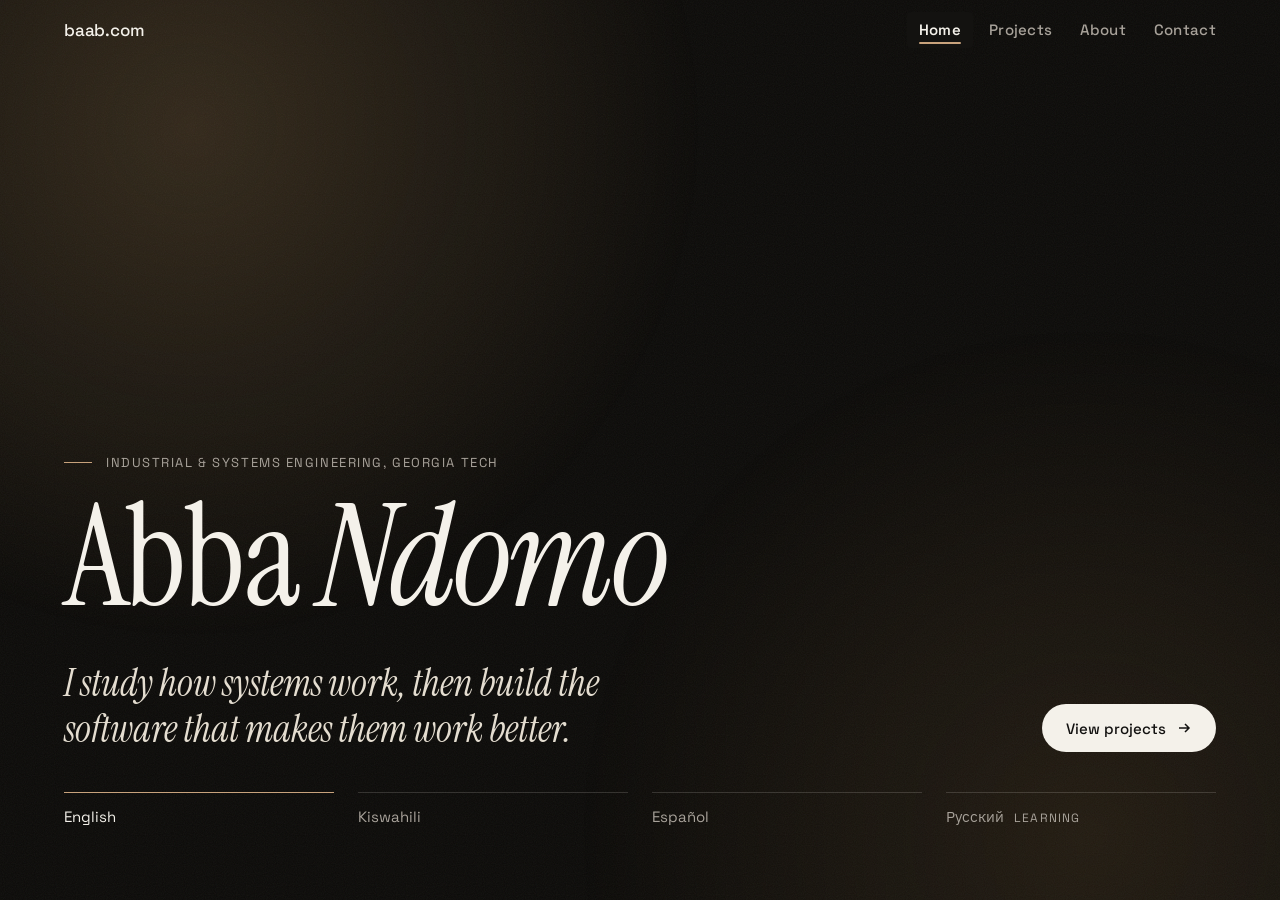
==== index.html @ fd706d6f "Make the Contact page minimal Drop the two cards, the round icon buttons and the code-styled availab" ====
<!DOCTYPE html>
<html lang="en">
<head>
<meta charset="UTF-8" />
<meta name="viewport" content="width=device-width, initial-scale=1, viewport-fit=cover" />
<title>Abba Ndomo — Data & ML Engineer</title>
<meta name="description" content="Portfolio of Abba Ndomo — Data & ML engineer at Georgia Tech (CS + ISyE '27), building PerChance and shipping production pipelines." />
<meta name="author" content="Abba Ndomo" />
<meta name="theme-color" content="#0C0B09" />
<meta property="og:title" content="Abba Ndomo — Data & ML Engineer" />
<meta property="og:description" content="Portfolio · Georgia Tech CS + ISyE '27 · building PerChance" />
<meta property="og:type" content="website" />
<meta property="og:image" content="https://andomo3.github.io/baab/headshot.jpeg" />
<meta property="og:url" content="https://andomo3.github.io/baab/" />
<link rel="canonical" href="https://andomo3.github.io/baab/" />
<meta name="twitter:card" content="summary_large_image" />
<link rel="preconnect" href="https://fonts.googleapis.com" />
<link rel="preconnect" href="https://fonts.gstatic.com" crossorigin />
<link href="https://fonts.googleapis.com/css2?family=Space+Grotesk:wght@400;500;600;700&family=JetBrains+Mono:wght@400;500;600&family=Instrument+Serif:ital@0;1&family=Cormorant+Garamond:ital,wght@1,500&family=IBM+Plex+Sans:wght@400;500&display=swap" rel="stylesheet" />
<link rel="icon" href="data:image/svg+xml,<svg xmlns='http://www.w3.org/2000/svg' viewBox='0 0 32 32'><rect width='32' height='32' rx='7' fill='%23D4A464'/></svg>" />
<link rel="stylesheet" href="stylesheets/styles.css" />
<link rel="stylesheet" href="stylesheets/enhancements.css" />
<link rel="stylesheet" href="stylesheets/mobile.css" />
<link rel="stylesheet" href="stylesheets/animations.css" />
</head>
<body>

<a class="skip-link" href="#main">Skip to content</a>

<!-- Site backdrop: warm glows and grain behind every page, pinned to the
     viewport so content scrolls over it. Decorative. -->
<div class="site-bg" aria-hidden="true"><span></span><span></span></div>

<div class="app">

  <!-- ============== TOP NAV ============== -->
  <header class="top-nav">
    <button type="button" class="nav-logo" data-nav="home">baab.com</button>
    <nav class="nav-links">
      <button type="button" class="nav-item active" data-nav="home" aria-current="page">Home</button>
      <button type="button" class="nav-item" data-nav="projects">Projects</button>
      <button type="button" class="nav-item" data-nav="about">About</button>
      <button type="button" class="nav-item" data-nav="contact">Contact</button>
    </nav>
  </header>

  <!-- ============== MAIN ============== -->
  <main class="main" id="main" tabindex="-1">

    <!-- ============== HOME ============== -->
    <section class="page active" data-page="home" data-screen-label="01 Home">

      <!-- ── HERO: polyglot ──
           The name stays put; the italic line under it cycles through four
           languages (scripts/hero.js). The strip below lists them: picking one
           shows it and stops the rotation for the rest of the visit. All four
           lines share one grid cell, so the block keeps the tallest line's
           height and the layout never jumps. -->
      <div class="hero" data-hero>
        <div class="hero__main">
          <div class="hero__intro">
            <div class="hero__eyebrow">Industrial &amp; Systems Engineering, Georgia Tech</div>
            <h1 class="hero__name">Abba <em>Ndomo</em></h1>
          </div>

          <div class="hero__row">
            <p class="hero__line">
              <span data-line lang="en" class="is-on">I study how systems work, then build the software that makes them work better.</span>
              <span data-line lang="sw">Ninachunguza jinsi mifumo inavyofanya kazi, kisha ninaunda programu zinazoiboresha.</span>
              <span data-line lang="es">Estudio cómo funcionan los sistemas y luego construyo el software que los hace funcionar mejor.</span>
              <span data-line lang="ru">Я учу русский. Пока медленно.</span>
            </p>
            <a class="hero__cta" href="#projects" data-nav="projects">View projects
              <svg width="16" height="16" viewBox="0 0 16 16" fill="none" stroke="currentColor" stroke-width="1.5" aria-hidden="true"><path d="M3 8h10M9 4l4 4-4 4"></path></svg>
            </a>
          </div>

          <div class="hero__langs" role="group" aria-label="Language">
            <button class="hero__lang" type="button" data-lang lang="en" aria-pressed="true">English</button>
            <button class="hero__lang" type="button" data-lang lang="sw" aria-pressed="false">Kiswahili</button>
            <button class="hero__lang" type="button" data-lang lang="es" aria-pressed="false">Español</button>
            <button class="hero__lang" type="button" data-lang aria-pressed="false">
              <span lang="ru">Русский</span>
              <span class="hero__lang-tag">Learning</span>
            </button>
          </div>
        </div>
      </div>

      <!-- The shell: labelled by its own title bar, not a heading.
           Hidden for now; drop the attribute to bring it back. -->
      <div class="hero-terminal-row" hidden>
        <div class="np-widget" id="terminal">
          <div class="np-widget-head">
            <div class="lights"><span></span><span></span><span></span></div>
            <div class="title">abba@portfolio — zsh</div>
            <div class="right" title="Press / to focus">/</div>
          </div>
          <div class="np-widget-body" id="term-body" aria-live="polite"></div>
          <div class="np-widget-input" id="term-input-row">
            <span class="prompt">›</span>
            <input id="term-input" type="text" autocomplete="off" autocapitalize="off" spellcheck="false" placeholder="try: play 3, shuffle, cd projects" aria-label="Terminal command" />
            <span class="hint">↵ run · ↑↓ history</span>
          </div>
        </div>
      </div>

      <!-- ── 01 WORK ── -->
      <section class="rule-section" aria-labelledby="work-h">
        <div class="rule-head">
          <div class="rule-title">
            <span class="rule-num" aria-hidden="true">01</span>
            <h2 id="work-h">Work</h2>
          </div>
          <span class="rule-meta">4 entries</span>
        </div>

        <article class="role-row">
          <div class="role-org">
            <div class="org">Altura</div>
            <div class="loc">Atlanta, GA</div>
          </div>
          <div class="role-body">
            <div class="role-title-line">ML Intern</div>
            <ul class="role-bullets">
              <li>Computer-vision pipeline that measures kitchens from listing photos, cutting measurement error from 44.5% to 18.2%.</li>
            </ul>
          </div>
          <div class="role-when">
            <div class="dates">Current</div>
            <div class="kind">Part-time</div>
          </div>
        </article>

        <article class="role-row">
          <div class="role-org">
            <div class="org">HackMIT</div>
            <div class="loc">Cambridge, MA</div>
          </div>
          <div class="role-body">
            <div class="role-title-line">Software Engineer</div>
            <ul class="role-bullets">
              <li>Built the software for a simulated smart louvre roof that shades plants zone by zone, replayed on real 2023 Florida sun and rain data.</li>
            </ul>
          </div>
          <div class="role-when">
            <div class="dates">Sep 2026</div>
            <div class="kind">Hackathon</div>
          </div>
        </article>

        <article class="role-row">
          <div class="role-org">
            <div class="org">Georgia Tech Student Fund</div>
            <div class="loc">Atlanta, GA</div>
          </div>
          <div class="role-body">
            <div class="role-title-line">Quantitative Analyst</div>
            <ul class="role-bullets">
              <li>Risk models for a $500K live fund; Monte Carlo stress tests shaped its hedging and cut portfolio VaR 15%.</li>
            </ul>
          </div>
          <div class="role-when">
            <div class="dates">Jan 2025 — May 2025</div>
            <div class="kind">$500K live fund</div>
          </div>
        </article>

        <article class="role-row">
          <div class="role-org">
            <div class="org">KPMG</div>
            <div class="loc">Mumbai, India</div>
          </div>
          <div class="role-body">
            <div class="role-title-line">Software Engineering Intern</div>
            <ul class="role-bullets">
              <li>Document classifier for 50+ auditors; cut latency from 45s to 8s at 95% precision.</li>
            </ul>
          </div>
          <div class="role-when">
            <div class="dates">Jun 2024 — Jan 2025</div>
            <div class="kind">Internship</div>
          </div>
        </article>
      </section>

      <!-- ── 02 EDUCATION ── -->
      <section class="rule-section" aria-labelledby="edu-h">
        <div class="rule-head">
          <div class="rule-title">
            <span class="rule-num" aria-hidden="true">02</span>
            <h2 id="edu-h">Education</h2>
          </div>
        </div>

        <article class="role-row">
          <div class="role-org">
            <div class="org">Georgia Tech</div>
            <div class="loc">Atlanta, GA</div>
          </div>
          <div class="role-body">
            <div class="role-title-line">B.S. Computer Science + Industrial &amp; Systems Engineering</div>
            <div class="role-sub">Operations Research track · Dean's List</div>
          </div>
          <div class="role-when">
            <div class="dates">Expected Dec 2027</div>
            <div class="kind">Undergraduate</div>
          </div>
        </article>
      </section>

      <!-- ── FOOTER ── -->
      <footer class="site-footer">
        <span class="copy">© 2026 Abba Ndomo</span>
        <nav class="footer-links" aria-label="Elsewhere">
          <a href="https://github.com/andomo3" target="_blank" rel="noopener">GitHub ↗</a>
          <a href="https://linkedin.com/in/AbbaNdomo" target="_blank" rel="noopener">LinkedIn ↗</a>
          <a href="mailto:andomo3@gatech.edu">andomo3@gatech.edu</a>
        </nav>
      </footer>

    </section>


    <!-- ============== PROJECTS ============== -->
    <section class="page" data-page="projects" data-screen-label="02 Projects">

      <div class="section">
        <div class="section-head" style="margin-top: 8px;">
          <h2>Projects</h2>
        </div>

        <div class="ide">
          <aside class="ide-side" aria-label="Projects">
            <div class="ide-children" id="file-tree"></div>
          </aside>

          <div class="ide-main">
            <div class="ide-content" id="ide-content"></div>
          </div>
        </div>
      </div>

    </section>

    <!-- ============== ABOUT ============== -->
    <section class="page" data-page="about" data-screen-label="03 About">

      <div class="section">
        <div class="section-head" style="margin-top: 8px;">
          <h2>About</h2>
        </div>

        <p class="page-lead">Lived in six countries. I like problems where the data is messy and the stakes are real.</p>

        <!-- Label | content rows, in the same shape as the home page's Work rows. -->
        <section class="info-row" aria-labelledby="about-facts">
          <h3 class="info-label" id="about-facts">Facts</h3>
          <dl class="facts">
            <div><dt>Role</dt><dd>Data &amp; ML Engineer</dd></div>
            <div><dt>School</dt><dd>Georgia Tech '27 · CS + ISyE (OR)</dd></div>
            <div><dt>Currently</dt><dd>Building PerChance · ML Intern @ Altura</dd></div>
            <div><dt>Languages</dt><dd>EN · SW · ES · RU · AZ</dd></div>
          </dl>
        </section>

        <section class="info-row" aria-labelledby="about-stack">
          <h3 class="info-label" id="about-stack">Stack <span>Recent commit volume</span></h3>
          <div class="langs" id="langs"></div>
        </section>

        <section class="info-row" aria-labelledby="about-artists">
          <h3 class="info-label" id="about-artists">Top artists <span>Spotify, all time</span></h3>
          <ol class="artist-list" id="artist-grid"></ol>
        </section>
      </div>

    </section>

    <!-- ============== CONTACT ============== -->
    <section class="page" data-page="contact" data-screen-label="04 Contact">

      <div class="section">
        <div class="section-head" style="margin-top: 8px;">
          <h2>Contact</h2>
        </div>

        <p class="page-lead">Let's work together. Open to MLE and data engineering roles.</p>

        <section class="info-row" aria-labelledby="contact-reach">
          <h3 class="info-label" id="contact-reach">Reach me</h3>
          <ul class="contact-links">
            <li><a href="mailto:andomo3@gatech.edu">andomo3@gatech.edu</a></li>
            <li><a href="https://linkedin.com/in/AbbaNdomo" target="_blank" rel="noopener">LinkedIn <span aria-hidden="true">↗</span></a></li>
            <li><a href="https://github.com/andomo3" target="_blank" rel="noopener">GitHub <span aria-hidden="true">↗</span></a></li>
            <li><a href="resume.pdf?v=20260811" target="_blank" rel="noopener">Resume <span aria-hidden="true">↗</span></a></li>
          </ul>
        </section>

        <section class="info-row" aria-labelledby="contact-availability">
          <h3 class="info-label" id="contact-availability">Availability</h3>
          <dl class="facts">
            <div><dt>Roles</dt><dd>MLE · Data engineering</dd></div>
            <div><dt>Start</dt><dd>Immediately</dd></div>
            <div><dt>Visa</dt><dd>F-1 · CPT now · STEM OPT eligible</dd></div>
            <div><dt>Location</dt><dd>Atlanta · Remote · On-site</dd></div>
            <div><dt>Timezone</dt><dd>ET, flexible ±5h</dd></div>
            <div><dt>Open to</dt><dd>Coffee chats · Cold emails</dd></div>
          </dl>
        </section>
      </div>

    </section>

  </main>

  <!-- Mobile bottom tab bar (visible on phones only) -->
  <nav class="mob-nav" id="mob-nav">
    <button class="mob-tab active" data-nav="home">
      <svg aria-hidden="true" viewBox="0 0 24 24" fill="none" stroke="currentColor" stroke-width="1.8" stroke-linecap="round" stroke-linejoin="round"><path d="M3 12L12 4l9 8"/><path d="M5 10v10h5v-6h4v6h5V10"/></svg>
      <span>Home</span>
    </button>
    <button class="mob-tab" data-nav="projects">
      <svg aria-hidden="true" viewBox="0 0 24 24" fill="none" stroke="currentColor" stroke-width="1.8" stroke-linecap="round" stroke-linejoin="round"><rect x="3" y="3" width="8" height="8" rx="1.5"/><rect x="13" y="3" width="8" height="8" rx="1.5"/><rect x="3" y="13" width="8" height="8" rx="1.5"/><rect x="13" y="13" width="8" height="8" rx="1.5"/></svg>
      <span>Projects</span>
    </button>
    <button class="mob-tab" data-nav="about">
      <svg aria-hidden="true" viewBox="0 0 24 24" fill="none" stroke="currentColor" stroke-width="1.8" stroke-linecap="round" stroke-linejoin="round"><circle cx="12" cy="8" r="4"/><path d="M4 20c0-4 3.6-7 8-7s8 3 8 7"/></svg>
      <span>About</span>
    </button>
    <button class="mob-tab" data-nav="contact">
      <svg aria-hidden="true" viewBox="0 0 24 24" fill="none" stroke="currentColor" stroke-width="1.8" stroke-linecap="round" stroke-linejoin="round"><rect x="2" y="5" width="20" height="14" rx="2"/><path d="M2 8l10 7 10-7"/></svg>
      <span>Contact</span>
    </button>
  </nav>

</div>

<script src="scripts/terminal.js"></script>
<script src="scripts/app.js"></script>
<script src="scripts/hero.js"></script>
<script src="scripts/enhancements.js"></script>
<script src="scripts/animations.js"></script>

</body>
</html>
---- stylesheets/styles.css ----
/* ============================================================
   baab.com v3 — dark editorial
   One dark field, Space Grotesk throughout, hairline rules.
   Type-forward: the name carries the page.
   ============================================================ */

:root {
  /* ---- Surfaces. The whole site is one dark field now; there are no
         light sections and no "dark islands" to contrast against. ---- */
  --bg:      #0C0B09;  /* page */
  --bg-2:    #131210;  /* raised: cards, pills, inset panels */
  --bg-3:    #1B1916;  /* hover / active fill */
  --surface: #131210;  /* alias — card fill reads as raised, not white */

  /* ---- Foreground ramp.
     The source design used #777/#555/#444/#333, which measure 4.3:1, 2.6:1,
     2.0:1 and 1.5:1 on --bg. The bottom two carried 11px uppercase labels.
     This ramp keeps that recessive feel but clears 4.5:1 down to --fg-3.
     --fg-4 is for rules, dividers and 40px+ numerals only — never body text. */
  /* Headings, labels and the accent take the hero palette's values, so the
     whole site reads in the hero's warm whites (see --hero-* below). */
  --fg:   #F4F1EA;  /* = --hero-text   — name, headings */
  --fg-2: #B4ADA2;  /* 9.1:1 — body copy */
  --fg-3: #A8A29A;  /* = --hero-muted  — labels, captions, small uppercase (7.5:1) */
  --fg-4: #6B655C;  /* 3.2:1 — non-text only */

  --accent:      #C8A27C;  /* = --hero-accent */
  --accent-dark: #B0834A;
  --good: #5CB87A;
  --grad: linear-gradient(90deg, var(--accent), var(--accent-dark));

  /* ---- Hairlines. Previously ~12 repeated rgba(255,255,255,0.07)
         literals across four files; tokenized here. ---- */
  --hairline:   rgba(255,255,255,0.07);
  --hairline-2: rgba(255,255,255,0.14);

  /* Elevation replaces section borders. A near-invisible ring keeps the edge
     crisp; the two shadows (direct + ambient) do the separating. */
  --shadow-1: 0 0 0 1px rgba(255,255,255,0.035),
              0 1px 2px rgba(0,0,0,0.45),
              0 10px 28px -10px rgba(0,0,0,0.6);

  /* Dark-island aliases — the old two-palette system collapsed into one.
     Kept so existing selectors keep resolving until each is ported. */
  --dark-bg:   var(--bg);
  --dark-bg-2: var(--bg-2);
  --dark-fg:   var(--fg);
  --dark-fg-2: var(--fg-2);
  --dark-fg-3: var(--fg-3);
  --dark-fg-4: var(--fg-4);

  /* Accent aliases for components that still reference --p1/p2/p3 */
  --p1: var(--accent);
  --p2: var(--accent);
  --p3: var(--accent-dark);
  --primary: var(--accent);

  /* Kept for glass/hairline refs in dark islands */
  --glass:       rgba(255,255,255,0.05);
  --glass-strong:rgba(255,255,255,0.08);

  /* Type */
  /* Three faces, one job each, taken from the hero:
       --display  Instrument Serif: the name and every heading (always 400;
                  the face has no bold, so never ask it for one)
       --sans     Space Grotesk: text and UI
       --mono     JetBrains Mono: only where it is code (the terminal, file
                  names and paths) */
  --sans:     'Space Grotesk', -apple-system, BlinkMacSystemFont, system-ui, sans-serif;
  --display:  'Instrument Serif', 'Times New Roman', serif;
  --mono:     'JetBrains Mono', 'SF Mono', ui-monospace, monospace;

  /* Text that sits ON the accent. White on #D4A464 is 2.2:1; the near-black
     is 9.6:1 and matches how the design draws its primary button. */
  --on-accent: #0C0B09;

  /* Radii — sharpened. The editorial direction reads harder-edged than the
     old rounded-card look; 2a draws its buttons and tags at 4px. */
  --r-xs: 3px;
  --r-sm: 4px;
  --r-md: 6px;
  --r-lg: 10px;
  --r-xl: 14px;
  --r-pill: 100px;

  /* Hero palette, from the approved hero design. Used by the hero and the
     loading screen; the rest of the site keeps the tokens above. */
  --hero-text: #F4F1EA;
  --hero-text-soft: #E4DDD0;
  --hero-muted: #A8A29A;
  --hero-accent: #C8A27C;
  --hero-rule: rgba(244, 241, 234, 0.16);
  --hero-ink: #121110; /* text on the light CTA pill */
  --hero-font-sans: 'Space Grotesk', 'IBM Plex Sans', 'Helvetica Neue', Helvetica, sans-serif;
  --hero-font-display: 'Instrument Serif', 'Times New Roman', serif;
  /* Instrument Serif has no Cyrillic: the Russian line falls through to
     Cormorant Garamond. */
  --hero-font-line: 'Instrument Serif', 'Cormorant Garamond', 'Times New Roman', serif;

  /* Layout */
  /* The page's side gutter, from the hero design. The nav, hero, home
     sections and footer all use it, so they share one left and right edge. */
  --gutter: clamp(20px, 5vw, 72px);
  /* Ultra-wide cap: past --content-max the side padding grows instead of
     the content, so everything stays a fixed width, centred. 100% resolves
     against each full-width container that uses it. */
  --content-max: 1440px;
  --page-pad: max(var(--gutter), calc((100% - var(--content-max)) / 2));
  --header-h: 60px;
  --mob-nav-h: 62px;
}

* { box-sizing: border-box; }

html, body {
  margin: 0;
  padding: 0;
  background: var(--bg);
  color: var(--fg);
  font-family: var(--sans);
  font-size: 14px;
  line-height: 1.55;
  letter-spacing: -0.005em;
  -webkit-font-smoothing: antialiased;
  text-rendering: optimizeLegibility;
}

body {
  min-height: 100vh;
  min-height: 100dvh;
  background: var(--bg);
  overflow-x: hidden;
}

/* ---------- Site backdrop ----------
   One gradient field behind every page: two warm glows on the page colour,
   pinned to the viewport so it stays put while content scrolls over it.
   The grain on top breaks up the banding dark gradients show on 8-bit
   screens. */
.site-bg {
  position: fixed;
  inset: 0;
  z-index: 0;
  overflow: hidden;
  pointer-events: none;
}
.site-bg span {
  position: absolute;
  width: 80vmax;
  height: 80vmax;
}
/* Gold, from the top-left. */
.site-bg span:nth-child(1) {
  left: -25vmax;
  top: -30vmax;
  background: radial-gradient(closest-side, rgba(212,164,100,0.20), transparent);
}
/* Dimmer bronze, from the bottom-right. */
.site-bg span:nth-child(2) {
  right: -25vmax;
  bottom: -35vmax;
  background: radial-gradient(closest-side, rgba(176,131,74,0.14), transparent);
}
.site-bg::after {
  content: '';
  position: absolute;
  inset: 0;
  opacity: 0.06;
  background-image: url("data:image/svg+xml,%3Csvg xmlns='http://www.w3.org/2000/svg' width='160' height='160'%3E%3Cfilter id='n'%3E%3CfeTurbulence type='fractalNoise' baseFrequency='0.9' numOctaves='2' stitchTiles='stitch'/%3E%3C/filter%3E%3Crect width='100%25' height='100%25' filter='url(%23n)'/%3E%3C/svg%3E");
}

::selection { background: var(--accent); color: var(--on-accent); }

a { color: inherit; text-decoration: none; }

button { font-family: inherit; }

/* ---------- Focus visibility + skip link ---------- */
:focus-visible { outline: 2px solid var(--accent-dark); outline-offset: 2px; border-radius: 2px; }
.np-widget-input input:focus-visible { outline: none; }
.np-widget-input:focus-within { border-color: var(--accent); }
.skip-link { position: absolute; left: -9999px; top: 0; z-index: 200; background: var(--dark-bg); color: var(--dark-fg); padding: 10px 16px; border-radius: var(--r-md, 8px); font: 600 13px var(--sans); }
.skip-link:focus-visible { left: 12px; top: 12px; }

/* Markov canvas removed — keep node hidden if it still exists */
#markov-canvas { display: none !important; }

/* ---------- App shell ---------- */
.app {
  position: relative;
  z-index: 1;
  display: grid;
  grid-template-columns: 1fr;
  grid-template-rows: var(--header-h) 1fr;
  grid-template-areas:
    "header"
    "main";
  height: 100vh;
  height: 100dvh; /* dvh fallback pattern — avoids iOS URL-bar clipping */
  overflow: hidden;
  /* No fill: the site backdrop sits behind the whole shell. */
  color: var(--fg);
}

/* ---------- Sidebar (hidden — replaced by top-nav) ---------- */
.sidebar { display: none !important; }

/* ---------- Top nav ---------- */
.top-nav {
  grid-area: header;
  display: flex;
  align-items: center;
  gap: 0;
  padding: 0 var(--page-pad);
  /* See-through, so the backdrop runs behind the nav too. Content never
     passes beneath it (it scrolls inside .main), so it needs no fill. */
  background: transparent;
  position: sticky;
  top: 0;
  z-index: 100;
  height: var(--header-h);
}

/* UA-style reset: these controls are now <button>s. Class-only selectors,
   placed BEFORE the component rules so their font/padding overrides still win. */
.nav-item, .nav-logo, .more {
  background: none; border: 0; font: inherit; color: inherit;
  cursor: pointer; text-align: inherit; padding: 0;
}

.nav-logo {
  font-family: var(--sans);
  font-size: 17px;
  font-weight: 500;
  color: var(--fg);
  letter-spacing: -0.01em;
  cursor: pointer;
  margin-right: 40px;
  flex-shrink: 0;
}
.nav-logo:hover { color: var(--accent-dark); }

.nav-links {
  display: flex;
  margin-left: auto;
  /* The links' 12px side padding would leave "Contact" short of the hero's
     right edge; pull the row out by that much so the text lines up. */
  margin-right: -12px;
  align-items: center;
  gap: 4px;
  flex-shrink: 0;
}
.nav-item {
  font-size: 15px;
  font-weight: 500;
  letter-spacing: 0.02em;
  color: var(--fg-3);
  padding: 6px 12px;
  border-radius: var(--r-sm);
  cursor: pointer;
  transition: color 140ms, background 140ms;
  white-space: nowrap;
  user-select: none;
}
.nav-item:hover { color: var(--fg); background: var(--bg-2); }
.nav-item.active, .nav-item[aria-current="page"] { color: var(--fg); background: var(--bg-2); font-weight: 600; }

.nav-right {
  display: flex;
  align-items: center;
  gap: 16px;
  flex-shrink: 0;
}


/* ---------- Old header (removed) ---------- */
.header { display: none !important; }

/* ---------- Main scroll area ---------- */
.main {
  grid-area: main;
  overflow-y: auto;
  padding: 0 0 60px;
  scroll-behavior: smooth;
  /* No fill, so the backdrop shows through. With a see-through nav above,
     content would be sliced off at this box's top edge, so it fades out
     over the top 24px instead. The second layer keeps the scrollbar gutter
     (where there is one) fully opaque. */
  -webkit-mask-image: linear-gradient(to bottom, transparent, #000 24px), linear-gradient(#000, #000);
          mask-image: linear-gradient(to bottom, transparent, #000 24px), linear-gradient(#000, #000);
  -webkit-mask-size: calc(100% - 20px) 100%, 20px 100%;
          mask-size: calc(100% - 20px) 100%, 20px 100%;
  -webkit-mask-position: left top, right top;
          mask-position: left top, right top;
  -webkit-mask-repeat: no-repeat;
          mask-repeat: no-repeat;
}

.page { display: none; }
.page.active { display: block; animation: fadeIn 220ms cubic-bezier(.2,.7,.2,1) both; }
.page.leaving { display: block; animation: fadeOut 160ms cubic-bezier(.4,0,.6,1) both; }
@keyframes fadeIn {
  from { opacity: 0; transform: translateY(6px); }
  to { opacity: 1; transform: none; }
}
@keyframes fadeOut {
  from { opacity: 1; transform: none; }
  to { opacity: 0; transform: translateY(-4px); }
}

.section {
  /* Same side gutter as the nav and the home page. */
  padding: 32px var(--page-pad);
}

.section-head {
  display: flex;
  align-items: baseline;
  justify-content: space-between;
  gap: 16px;
  margin: 32px 0 18px;
}
.section-head h2 {
  font-size: clamp(36px, 4vw, 56px);
  font-weight: 400;
  font-family: var(--display);
  line-height: 1;
  letter-spacing: -0.02em;
  margin: 0;
  color: var(--fg);
}
.section-head .sub { color: var(--fg-3); font-size: 13px; }
.section-head .more {
  color: var(--p3);
  font-size: 13px;
  font-weight: 500;
  cursor: pointer;
}

/* ============================================================
   HERO — "Polyglot"
   Ported from the approved reference build (polyglot-hero.html). Colours,
   type sizes and spacing are the design's own and are kept as given; its
   palette is the --hero-* tokens in :root. The background is the site's backdrop (.site-bg); the nav is
   the site's top nav.
   ============================================================ */
.hero {
  /* Fills the first screen below the nav. */
  min-height: calc(100vh - var(--header-h));
  min-height: calc(100dvh - var(--header-h));
  display: flex;
  flex-direction: column;
  padding: 0 var(--page-pad);
  color: var(--hero-text);
  font-family: var(--hero-font-sans);
  /* The design was built on browser defaults, not the site's 14px / 1.55. */
  font-size: 16px;
  line-height: normal;
  letter-spacing: normal;
}

/* Body: anchored to the bottom of the screen */
.hero__main {
  flex-grow: 1;
  display: flex;
  flex-direction: column;
  justify-content: flex-end;
  gap: 40px;
  padding: 96px 0 56px;
}
.hero__intro { display: flex; flex-direction: column; gap: 24px; }
.hero__eyebrow {
  display: flex;
  align-items: center;
  gap: 14px;
  font-size: 13px;
  letter-spacing: 0.12em;
  text-transform: uppercase;
  color: var(--hero-muted);
}
.hero__eyebrow::before { content: ""; flex: none; width: 28px; height: 1px; background: var(--hero-accent); }
.hero__name {
  margin: 0;
  font-family: var(--hero-font-display);
  font-weight: 400;
  font-size: clamp(64px, 11vw, 160px);
  line-height: 0.9;
  letter-spacing: -0.02em;
}
.hero__name em { font-style: italic; }

.hero__row {
  display: flex;
  flex-wrap: wrap;
  align-items: flex-end;
  justify-content: space-between;
  gap: 32px 64px;
}

/* The translating line: all four share one grid cell */
.hero__line {
  margin: 0;
  flex: 1 1 420px;
  max-width: 860px;
  display: grid;
  font-family: var(--hero-font-line);
  font-style: italic;
  font-size: clamp(24px, 3vw, 44px);
  line-height: 1.18;
  color: var(--hero-text-soft);
  text-wrap: balance;
}
.hero__line > span {
  grid-area: 1 / 1;
  opacity: 0;
  visibility: hidden;
  transition: opacity 0.6s ease, visibility 0.6s;
}
.hero__line > span.is-on { opacity: 1; visibility: visible; }
.hero__line > span[lang="ru"] { font-weight: 500; font-size: 1.08em; }

.hero__cta {
  display: inline-flex;
  align-items: center;
  gap: 10px;
  height: 48px;
  padding: 0 24px;
  border-radius: 999px;
  background: var(--hero-text);
  color: var(--hero-ink);
  font-size: 15px;
  font-weight: 500;
}
.hero__cta:hover { color: var(--hero-ink); }

/* Language strip */
.hero__langs { display: flex; flex-wrap: wrap; gap: 0 24px; }
.hero__lang {
  flex: 1 1 140px;
  min-height: 52px;
  display: flex;
  align-items: baseline;
  gap: 10px;
  padding: 14px 0 0;
  background: none;
  border: 0;
  border-top: 1px solid var(--hero-rule);
  border-radius: 0;
  color: var(--hero-muted);
  font: inherit;
  font-size: 15px;
  text-align: left;
  cursor: pointer;
  transition: color 0.3s ease, border-color 0.3s ease;
}
.hero__lang:hover { color: var(--hero-text); }
.hero__lang[aria-pressed="true"] { color: var(--hero-text); border-top-color: var(--hero-accent); }
.hero__lang:focus-visible { outline: 1px solid var(--hero-accent); outline-offset: 4px; }
.hero__lang-tag { font-size: 12px; letter-spacing: 0.1em; text-transform: uppercase; color: var(--hero-muted); }

/* ---------- Numbered rule sections (01 Work, 02 Education) ---------- */
.rule-section {
  display: block;
  margin: 128px 0 0;
  padding: 0 var(--page-pad);
}
.rule-head {
  display: flex;
  align-items: baseline;
  justify-content: space-between;
  gap: 20px;
  padding: 0 0 8px;
}
.rule-title { display: flex; align-items: baseline; gap: 20px; }
/* The numerals are a real sequence — Work precedes Education on the page and
   in time — so they carry order, not decoration. */
.rule-num {
  font-size: 13px;
  color: var(--accent);
  letter-spacing: 0.12em;
  font-variant-numeric: tabular-nums;
}
.rule-head h2 {
  font-family: var(--display);
  font-size: clamp(36px, 4vw, 56px);
  font-weight: 400;
  line-height: 1;
  color: var(--fg);
  letter-spacing: -0.02em;
  margin: 0;
}
.rule-meta { font-size: 13px; color: var(--fg-3); white-space: nowrap; }

/* ---------- Role rows ---------- */
.role-row {
  display: grid;
  grid-template-columns: 200px minmax(0,1fr) 240px;
  gap: 32px;
  align-items: start;
  padding: 36px 0;
}
/* Rows speak the hero's language: the org is an eyebrow (13px, tracked
   caps, no bold), the role is set in the display serif, and body and meta
   text use the hero strip's 15-16px. */
.role-org .org {
  font-size: 13px;
  font-weight: 500;
  color: var(--fg);
  letter-spacing: 0.12em;
  text-transform: uppercase;
  line-height: 1.4;
}
.role-org .loc { font-size: 13px; color: var(--fg-3); margin-top: 6px; }

.role-title-line {
  font-family: var(--display);
  font-size: clamp(26px, 2.4vw, 34px);
  font-weight: 400;
  line-height: 1.1;
  color: var(--fg);
  letter-spacing: -0.01em;
  margin-bottom: 6px;
}
.role-sub { font-size: 15px; color: var(--fg-3); margin-bottom: 12px; }

.role-bullets { list-style: none; margin: 12px 0 0; padding: 0; display: flex; flex-direction: column; gap: 10px; }
.role-bullets li {
  position: relative;
  padding-left: 16px;
  font-size: 16px;
  line-height: 1.6;
  color: var(--fg-2);
  text-wrap: pretty;
}
.role-bullets li::before {
  content: '';
  position: absolute;
  left: 0;
  top: 0.62em;
  width: 4px;
  height: 4px;
  border-radius: 50%;
  background: var(--accent);
}
/* The sections now run as wide as the hero; cap the text column at the
   width it had before so lines stay a comfortable length on wide screens. */
.role-body { max-width: 680px; }
.role-body .stack { display: flex; gap: 8px; flex-wrap: wrap; margin-top: 20px; }

.role-when { text-align: right; }
.role-when .dates { font-size: 15px; color: var(--fg-2); font-variant-numeric: tabular-nums; }
.role-when .kind {
  font-size: 12px;
  color: var(--fg-3);
  margin-top: 6px;
  letter-spacing: 0.1em;
  text-transform: uppercase;
}

/* ---------- Footer ---------- */
.site-footer {
  margin: 128px 0 0;
  padding: 36px var(--page-pad) 56px;
  display: flex;
  align-items: center;
  justify-content: space-between;
  gap: 24px;
  flex-wrap: wrap;
}
.site-footer .copy { font-size: 13px; color: var(--fg-3); }
.footer-links { display: flex; gap: 32px; flex-wrap: wrap; }
.footer-links a { font-size: 13px; color: var(--fg-3); transition: color 140ms; }
.footer-links a:hover { color: var(--accent); }


/* ---------- Now-playing terminal widget (refined) ---------- */
.np-widget {
  border-radius: var(--r-md);
  background: var(--bg-2);
  box-shadow: var(--shadow-1);
  overflow: hidden;
}
.np-widget-head {
  display: flex;
  align-items: center;
  gap: 10px;
  padding: 12px 16px;
  border-bottom: 1px solid rgba(255,255,255,0.08);
  font-size: 12px;
  color: var(--dark-fg-3);
}
.np-widget-head .lights { display: flex; gap: 6px; }
.np-widget-head .lights span {
  width: 11px; height: 11px;
  border-radius: 50%;
}
.np-widget-head .lights span:nth-child(1) { background: #ff5f57; }
.np-widget-head .lights span:nth-child(2) { background: #febc2e; }
.np-widget-head .lights span:nth-child(3) { background: #28c840; }
.np-widget-head .title { font-weight: 500; color: var(--dark-fg-2); }
.np-widget-head .right { margin-left: auto; font-family: var(--mono); font-size: 11px; color: var(--dark-fg-4); }

.np-widget-body {
  font-family: var(--mono);
  font-size: 13px;
  padding: 16px 20px;
  min-height: 280px;
  max-height: 320px;
  overflow-y: auto;
  overflow-x: hidden;
  color: var(--dark-fg-2);
}
.np-widget-body .line {
  white-space: pre-wrap;
  word-break: break-word;
  overflow-wrap: break-word;
}
.np-widget-body .line + .line { margin-top: 3px; }
.np-widget-body .prompt { color: var(--accent); font-weight: 500; }
.np-widget-body .cmd { color: var(--dark-fg); }
.np-widget-body .out { color: var(--dark-fg-2); }
.np-widget-body .dim { color: var(--dark-fg-4); }
.np-widget-body .ok { color: #4CAF50; }
.np-widget-body .err { color: oklch(0.7 0.18 25); }
.np-widget-body .accent { color: var(--accent); }
.np-widget-body .cyan { color: var(--accent-dark); }

.np-widget-input {
  display: flex;
  align-items: center;
  gap: 8px;
  padding: 10px 16px;
  border-top: 1px solid rgba(255,255,255,0.08);
  font-family: var(--mono);
  font-size: 13px;
}
.np-widget-input .prompt { color: var(--accent); }
.np-widget-input input {
  flex: 1;
  background: transparent;
  border: none;
  outline: none;
  font-family: var(--mono);
  font-size: 13px;
  color: var(--dark-fg);
  caret-color: var(--accent);
}
.np-widget-input .hint {
  font-family: var(--sans);
  font-size: 11px;
  color: var(--dark-fg-4);
}

/* terminal now-playing card */
.np {
  display: flex;
  align-items: center;
  gap: 10px;
  padding: 5px 0;
  white-space: normal;
}
.np .icon {
  flex: 0 0 auto;
  display: flex;
  align-items: center;
  color: var(--good);
  width: 14px;
}
.np .time {
  margin-left: auto;
  flex: 0 0 auto;
  color: var(--fg-4);
  font-size: 11.5px;
  font-variant-numeric: tabular-nums;
}

/* now-playing line */
.np-track {
  display: grid;
  grid-template-columns: 14px 1fr auto;
  gap: 10px;
  align-items: center;
  padding: 4px 0;
}
.np-track .icon { color: var(--good); }
.np-track .title { color: var(--fg); }
.np-track .artist { color: var(--fg-3); }
.np-track .time { color: var(--fg-4); font-size: 11.5px; font-variant-numeric: tabular-nums; }

.eq {
  display: inline-flex;
  gap: 2px;
  align-items: end;
  height: 11px;
}
.eq span {
  display: inline-block;
  width: 2px;
  background: currentColor;
  border-radius: 1px;
  animation: eq 0.9s ease-in-out infinite;
}
.eq span:nth-child(1) { animation-delay: -0.2s; height: 60%; }
.eq span:nth-child(2) { animation-delay: -0.5s; height: 100%; }
.eq span:nth-child(3) { animation-delay: -0.8s; height: 40%; }
.eq span:nth-child(4) { animation-delay: -0.3s; height: 80%; }
@keyframes eq {
  0%, 100% { transform: scaleY(calc(0.4 * var(--eq-amp, 1))); }
  50%      { transform: scaleY(calc(1   * var(--eq-amp, 1))); }
}

/* ---------- Hero terminal row ----------
   Sits below the hero (hidden for now). */
.hero-terminal-row {
  max-width: 1100px;
  margin: 34px auto 0;
}
.hero-terminal-row .np-widget-body { min-height: 132px; }

/* Accent-tinted, per the design. --accent-dark on a dark field was 3.4:1;
   the accent itself reads at 8.1:1 against its own 8%-alpha bed. */
.tag {
  font-size: 11px;
  padding: 4px 10px;
  border-radius: var(--r-sm);
  background: rgba(212, 164, 100, 0.08);
  color: var(--accent);
  font-weight: 400;
  border: 1px solid rgba(212, 164, 100, 0.18);
  white-space: nowrap;
}

/* ---------- Projects: a plain list beside the open project ----------
   No window chrome: the list and the project sit straight on the backdrop,
   separated by space. */
.ide {
  display: grid;
  grid-template-columns: 220px minmax(0, 1fr);
  gap: 64px;
  margin-top: 8px;
}
.ide-side { font-size: 13px; }
.ide-item {
  /* UA reset: list rows are <button>s */
  width: 100%;
  min-height: 36px;
  background: none;
  border: 0;
  text-align: left;
  line-height: inherit;
  letter-spacing: inherit;
  padding: 6px 0;
  color: var(--fg-3);
  cursor: pointer;
  display: flex;
  align-items: center;
  gap: 10px;
  white-space: nowrap;
  overflow: hidden;
  text-overflow: ellipsis;
  font-family: var(--mono); /* file names */
  font-size: 13px;
  transition: color 140ms;
}
.ide-item:hover { color: var(--fg); }
.ide-item.active { color: var(--fg); }
.ide-item .glyph { color: transparent; transition: color 140ms; }
.ide-item.active .glyph { color: var(--accent); }

.ide-main { min-width: 0; }
.ide-content { overflow-wrap: break-word; word-break: break-word; }
.project-detail p { overflow-wrap: break-word; }

.project-detail h2 {
  font-family: var(--display);
  font-size: 44px;
  font-weight: 400;
  line-height: 1.05;
  letter-spacing: -0.02em;
  margin: 0 0 6px;
}
.project-detail .sub { color: var(--fg-3); margin-bottom: 22px; font-size: 14.5px; }

.project-detail p { color: var(--fg-2); }

.proj-nav {
  display: flex;
  justify-content: space-between;
  align-items: center;
  margin-top: 48px;
  gap: 12px;
}
.proj-nav-btn {
  background: none;
  border: 0;
  color: var(--fg-3);
  font-family: var(--sans);
  font-size: 13px;
  font-weight: 500;
  min-height: 36px;
  padding: 0;
  cursor: pointer;
  transition: color 140ms;
  white-space: nowrap;
  overflow: hidden;
  text-overflow: ellipsis;
  max-width: 45%;
}
.proj-nav-btn:hover { color: var(--fg); }
.project-detail h3 {
  margin-top: 28px;
  font-size: 12.5px;
  font-weight: 600;
  letter-spacing: 0.1em;
  text-transform: uppercase;
  color: var(--fg-3);
}

/* ---------- Project actions row ---------- */
.proj-actions {
  display: flex;
  align-items: baseline;
  justify-content: space-between;
  flex-wrap: wrap;
  gap: 12px 32px;
  margin-bottom: 40px;
}
/* The stack as one quiet line of text rather than a row of chips. */
.stack-line { margin: 0; font-size: 13px; color: var(--fg-3); }
.proj-links { display: flex; gap: 24px; flex-shrink: 0; }
.proj-link {
  display: inline-flex;
  align-items: center;
  gap: 6px;
  min-height: 32px;
  color: var(--fg-2);
  font-size: 13px;
  font-weight: 500;
  text-decoration: underline;
  text-decoration-color: var(--hairline-2);
  text-underline-offset: 6px;
  transition: color 140ms, text-decoration-color 140ms;
  white-space: nowrap;
}
.proj-link:hover { color: var(--fg); text-decoration-color: var(--accent); }

/* ---------- STAR breakdown ---------- */
.star-grid {
  display: grid;
  grid-template-columns: 1fr 1fr;
  gap: 32px 48px;
  max-width: 880px;
}
.star-label {
  font-size: 11px;
  font-weight: 500;
  letter-spacing: 0.12em;
  text-transform: uppercase;
  color: var(--fg-3);
  margin-bottom: 10px;
}
.star-item p {
  font-size: 14.5px;
  line-height: 1.65;
  color: var(--fg-2);
  margin: 0;
}

/* ---------- About & Contact ----------
   No cards: a lead line like the hero's, then label | content rows in the
   same shape as the home page's Work rows. */
.page-lead {
  margin: 8px 0 24px;
  max-width: 860px;
  font-family: var(--display);
  font-style: italic;
  font-size: clamp(24px, 3vw, 40px);
  line-height: 1.18;
  color: var(--hero-text-soft);
  text-wrap: balance;
}
.info-row {
  display: grid;
  grid-template-columns: 200px minmax(0, 1fr);
  gap: 32px;
  align-items: start;
  padding: 36px 0;
}
.info-row > :last-child { max-width: 680px; }
.info-label {
  margin: 0;
  font-family: var(--sans);
  font-size: 13px;
  font-weight: 500;
  letter-spacing: 0.12em;
  text-transform: uppercase;
  color: var(--fg);
  line-height: 1.4;
}
.info-label span {
  display: block;
  margin-top: 6px;
  font-weight: 400;
  letter-spacing: normal;
  text-transform: none;
  color: var(--fg-3);
}

.facts { margin: 0; display: grid; gap: 14px; }
.facts > div { display: grid; grid-template-columns: 140px minmax(0, 1fr); gap: 16px; align-items: baseline; }
.facts dt { font-size: 13px; color: var(--fg-3); }
.facts dd { margin: 0; font-size: 16px; color: var(--fg); }

.langs { display: grid; gap: 14px; }
.langs .row {
  display: grid;
  grid-template-columns: 120px minmax(0, 1fr) 48px;
  align-items: center;
  gap: 16px;
  font-size: 15px;
  color: var(--fg-2);
}
.langs .bar { height: 2px; background: var(--hairline-2); }
.langs .bar > span { display: block; height: 100%; background: var(--accent); }
.langs .pct { text-align: right; color: var(--fg-3); font-variant-numeric: tabular-nums; font-size: 13px; }

.artist-list {
  margin: 0;
  padding: 0;
  list-style: none;
  counter-reset: artist;
  display: grid;
  grid-template-columns: repeat(3, minmax(0, 1fr));
  gap: 12px 32px;
}
.artist-list li {
  counter-increment: artist;
  font-size: 16px;
  color: var(--fg-2);
  min-width: 0;
  overflow-wrap: anywhere;
}
.artist-list li::before {
  content: counter(artist, decimal-leading-zero);
  margin-right: 12px;
  font-size: 13px;
  color: var(--fg-3);
  font-variant-numeric: tabular-nums;
}

/* Contact links: one per line, underlined text like the project links. */
.contact-links { margin: 0; padding: 0; list-style: none; display: grid; gap: 10px; }
.contact-links a {
  display: inline-flex;
  align-items: center;
  gap: 8px;
  min-height: 32px;
  font-size: 18px;
  color: var(--fg);
  text-decoration: underline;
  text-decoration-color: var(--hairline-2);
  text-underline-offset: 6px;
  transition: text-decoration-color 140ms;
}
.contact-links a:hover { text-decoration-color: var(--accent); }
.contact-links span { color: var(--fg-3); }
---- stylesheets/enhancements.css ----
/* ====================================================================
   NOW-PLAYING ENHANCEMENTS
   - Reactive EQ (scroll velocity drives amplitude + speed)
   - Liner notes panel (opened by the `liner` CLI command)
   - Setlists (pill row + terminal cmd)
   ==================================================================== */

/* ---------- Reactive EQ ----------
   --eq-amp drives scaleY in the @keyframes; --eq-speed drives duration.
   When scroll is hot, bars get tall and fast. When idle, low and slow. */
.eq {
  --eq-amp: 0.55;
  --eq-speed: 1.4s;
}
.eq span { animation-duration: var(--eq-speed) !important; }

/* ====================================================================
   LINER NOTES PANEL  (opened by the `liner` command)
   ==================================================================== */
.liner-panel {
  position: fixed;
  left: 16px;
  right: 16px;
  /* Was 96px to clear the player bar. With the bar gone it sits on the
     viewport edge like any other floating panel. */
  bottom: 24px;
  max-width: 720px;
  margin: 0 auto;
  /* Was rgba(18,18,24,.96) — a cool grey that read blue against the warm
     near-black field. Matched to the raised-surface token instead. */
  background: color-mix(in srgb, var(--bg-2) 96%, transparent);
  backdrop-filter: blur(24px) saturate(140%);
  -webkit-backdrop-filter: blur(24px) saturate(140%);
  border: 1px solid var(--hairline);
  border-radius: var(--r-md);
  box-shadow: 0 20px 60px rgba(0,0,0,0.5);
  z-index: 90;
  padding: 22px 26px 24px;
  transform: translateY(20px);
  opacity: 0;
  pointer-events: none;
  transition: transform 260ms ease, opacity 220ms ease;
}
.liner-panel.open {
  transform: translateY(0);
  opacity: 1;
  pointer-events: auto;
}
.liner-head {
  display: flex;
  align-items: baseline;
  justify-content: space-between;
  gap: 16px;
  margin-bottom: 12px;
  padding-bottom: 12px;
  border-bottom: 1px solid var(--hairline);
}
.liner-head .label {
  font-family: var(--mono);
  font-size: 10.5px;
  color: var(--dark-fg-4);
  letter-spacing: 0.14em;
  text-transform: uppercase;
}
.liner-head .title {
  font-size: 15px;
  font-weight: 600;
  color: var(--dark-fg);
  margin-top: 2px;
}
.liner-head .sub {
  font-family: var(--mono);
  font-size: 11px;
  color: var(--dark-fg-3);
}
.liner-close {
  background: transparent;
  border: 0;
  color: var(--dark-fg-3);
  font-size: 18px;
  cursor: pointer;
  padding: 0 6px;
  line-height: 1;
}
.liner-close:hover { color: var(--dark-fg); }
.liner-body {
  font-size: 14px;
  line-height: 1.65;
  color: var(--dark-fg-2);
  text-wrap: pretty;
  max-height: 36vh;
  overflow-y: auto;
}
.liner-body p + p { margin-top: 10px; }
.liner-body em { color: var(--accent); font-style: normal; }
.liner-body .draft-tag { display: none; }
.liner-body .draft-tag-disabled {
  font-family: var(--mono);
  font-size: 10px;
  color: var(--dark-fg-4);
  letter-spacing: 0.12em;
  text-transform: uppercase;
  padding: 3px 7px;
  border: 1px dashed var(--dark-fg-4);
  border-radius: 3px;
  margin-bottom: 14px;
}


/* ====================================================================
   SETLISTS
   ==================================================================== */
.setlist-bar {
  display: flex;
  gap: 8px;
  margin: 4px 0 18px;
  flex-wrap: wrap;
  align-items: center;
}
.setlist-bar .label {
  font-family: var(--sans);
  font-size: 11px;
  color: var(--fg-4);
  letter-spacing: 0.1em;
  text-transform: uppercase;
  margin-right: 6px;
}
.setlist-pill {
  font-family: var(--sans);
  font-size: 12px;
  padding: 6px 12px;
  border-radius: 999px;
  background: rgba(255,255,255,0.04);
  border: 1px solid var(--hairline);
  color: var(--fg-2);
  cursor: pointer;
  transition: all 160ms ease;
  letter-spacing: 0.01em;
}
.setlist-pill:hover {
  background: rgba(255,255,255,0.08);
  color: var(--fg);
  border-color: rgba(255,255,255,0.18);
}
.setlist-pill.active {
  background: color-mix(in oklch, var(--primary) 22%, transparent);
  border-color: color-mix(in oklch, var(--primary) 55%, transparent);
  color: var(--fg);
  box-shadow: 0 0 0 1px color-mix(in oklch, var(--primary) 40%, transparent);
}
.setlist-intro {
  margin: 0 0 16px;
  padding: 14px 18px;
  background: linear-gradient(
    90deg,
    color-mix(in oklch, var(--primary) 14%, transparent),
    transparent 80%
  );
  border-left: 2px solid var(--primary);
  border-radius: 4px;
  font-size: 13.5px;
  color: var(--fg-2);
  line-height: 1.55;
  display: none;
}
.setlist-intro.show { display: block; animation: slIntro 320ms ease; }
.setlist-intro b { color: var(--fg); font-weight: 600; }
.setlist-intro .for {
  font-family: var(--sans);
  font-size: 11px;
  color: var(--fg-3);
  letter-spacing: 0.08em;
  text-transform: uppercase;
  display: block;
  margin-bottom: 4px;
}
@keyframes slIntro {
  from { opacity: 0; transform: translateY(-6px); }
  to   { opacity: 1; transform: translateY(0); }
}
---- stylesheets/mobile.css ----
/* ============================================================
   mobile.css — responsive overrides
   Desktop layout is untouched (all rules here are under
   max-width guards). Structure:
     ≤980px  tablet / small laptop
     ≤767px  phone
   ============================================================ */

/* ── Mob nav: hidden on desktop ── */
.mob-nav { display: none; }


/* ================================================================
   TABLET  ≤ 980px
   (sidebar hides, single-column shell, layout compresses)
   ================================================================ */
@media (max-width: 980px) {

  /* Shell */
  .app {
    grid-template-columns: 1fr;
    grid-template-rows: var(--header-h) 1fr;
    grid-template-areas:
      "header"
      "main";
  }

  /* Hero */

  /* Content sections */
  .hero-terminal-row { margin-top: 40px; }
  .section { padding-top: 24px; padding-bottom: 24px; }
  .info-row { grid-template-columns: minmax(0, 1fr); gap: 16px; padding: 28px 0; }
  .artist-list { grid-template-columns: repeat(2, minmax(0, 1fr)); }
  .facts > div { grid-template-columns: 96px minmax(0, 1fr); }

  /* IDE */
  /* The list is hidden here, so give the page title room before the
     project's own serif title. */
  .ide { grid-template-columns: minmax(0, 1fr); margin-top: 32px; }
  .ide-side { display: none; }

}


/* ================================================================
   PHONE  ≤ 767px
   (bottom tab nav, stacked hero, full-width sections)
   ================================================================ */
@media (max-width: 767px) {

  /* ── CSS vars ── */
  :root {
    --header-h: 52px;
    --mob-nav-h: 62px;
  }

  /* ── App shell ── */
  .app {
    grid-template-columns: 1fr;
    grid-template-rows: var(--header-h) 1fr calc(var(--mob-nav-h) + env(safe-area-inset-bottom, 0px));
    grid-template-areas:
      "header"
      "main"
      "mob-nav";
    overflow: hidden;
  }

  /* ── Top nav mobile collapse ── */
  .top-nav { gap: 12px; }
  .nav-links { display: none; }
  .nav-pill { display: none; }

  .main {
    overflow-y: auto;
    -webkit-overflow-scrolling: touch;
    padding-bottom: 24px;
  }

  /* ── Mobile bottom tab bar ── */
  .mob-nav {
    grid-area: mob-nav;
    display: flex;
    align-items: flex-start;
    padding-top: 0;
    padding-bottom: env(safe-area-inset-bottom, 0px);
    background: rgba(15, 13, 10, 0.96); /* --dark-bg fallback for no-color-mix browsers */
    background: color-mix(in srgb, var(--dark-bg) 96%, transparent);
    backdrop-filter: blur(24px) saturate(160%);
    -webkit-backdrop-filter: blur(24px) saturate(160%);
    box-shadow: 0 -1px 0 rgba(0,0,0,0.35), 0 -12px 32px -16px rgba(0,0,0,0.7);
    z-index: 100;
  }
  .mob-tab {
    flex: 1;
    display: flex;
    flex-direction: column;
    align-items: center;
    justify-content: center;
    gap: 3px;
    background: none;
    border: none;
    color: rgba(255,255,255,0.38);
    font-family: var(--sans);
    font-size: 10px;
    font-weight: 500;
    letter-spacing: 0.02em;
    cursor: pointer;
    padding: 6px 0;
    transition: color 160ms;
    -webkit-tap-highlight-color: transparent;
  }
  .mob-tab svg {
    width: 22px;
    height: 22px;
    transition: color 160ms;
  }
  .mob-tab.active {
    color: var(--primary);
  }
  .mob-tab:active { opacity: 0.7; }

  /* ── Hero ── */
  .hero {
    /* The tab bar takes a row of the shell here, so the first screen is shorter. */
    min-height: calc(100dvh - var(--header-h) - var(--mob-nav-h) - env(safe-area-inset-bottom, 0px));
  }

  /* Role rows collapse: org, then body, then dates left-aligned under it. */
  .role-row { grid-template-columns: minmax(0,1fr); gap: 14px; padding: 32px 0; }
  .role-when { text-align: left; }
  .role-bullets li { font-size: 15px; }
  .rule-section { margin-top: 72px; }
  .site-footer { flex-direction: column; align-items: flex-start; gap: 16px; }
  .footer-links { gap: 18px; }

  /* ── Sections ── */
  .section { padding-top: 20px; padding-bottom: 20px; }
  .section-head { margin-bottom: 14px; }

  /* ── Hero terminal ── */
  .hero-terminal-row { margin-top: 32px; }

  /* Terminal widget: shorter on phone */
  .np-widget { min-height: 220px; }
  .np-widget-body { max-height: 180px; }
  .hero-terminal-row .np-widget-body { min-height: 140px; }
  /* iOS: inputs under 16px trigger focus zoom */
  .np-widget-input input { font-size: 16px; }

  /* Liner notes must clear the bottom tab bar, which only exists at this
     breakpoint. On desktop the panel sits at the viewport edge. */
  .liner-panel {
    bottom: calc(var(--mob-nav-h) + env(safe-area-inset-bottom, 0px) + 12px);
  }

  /* ── Touch targets (≥44px per Apple HIG) ── */
  .icon-btn, .like { min-width: 44px; min-height: 44px; }
  .nav-item { min-height: 44px; }
  .mob-tab { min-height: 48px; }


  /* Project detail */
  .project-detail h2 { font-size: 32px; }
  .meta-grid { grid-template-columns: 1fr; gap: 4px; }
  .star-grid { grid-template-columns: 1fr; gap: 24px; }

}
---- stylesheets/animations.css ----
/* ============================================================
   animations.css — hero terminal, backdrop drift, scroll reveal, nav
   ============================================================ */

/* ---------- Hero terminal entrance ----------
   The (currently hidden) terminal rises in once the page has painted. */
.hero-terminal-row {
  opacity: 0;
  transform: translateY(22px);
  transition: opacity 0.6s cubic-bezier(0.16, 1, 0.3, 1),
              transform 0.6s cubic-bezier(0.16, 1, 0.3, 1);
}
.hero.hero-loaded ~ .hero-terminal-row { opacity: 1; transform: none; transition-delay: 0.62s; }

/* ---------- Site backdrop drift ----------
   The two glows wander slowly on long, out-of-step loops, so the light
   across the site keeps shifting without anything reading as motion. Each
   leg eases in, then out, so a glow only slows where it turns round.
   Transform only, so the compositor does the work. */
.site-bg span { will-change: transform; }
.site-bg span:nth-child(1) { animation: glow-drift-a 45s infinite alternate; }
.site-bg span:nth-child(2) { animation: glow-drift-b 60s infinite alternate; }
@keyframes glow-drift-a {
  0%   { transform: translate3d(0, 0, 0) scale(1);            animation-timing-function: ease-in; }
  50%  { transform: translate3d(34vw, 12vh, 0) scale(1.12);   animation-timing-function: ease-out; }
  100% { transform: translate3d(46vw, 46vh, 0) scale(0.94); }
}
@keyframes glow-drift-b {
  0%   { transform: translate3d(0, 0, 0) scale(1);            animation-timing-function: ease-in; }
  50%  { transform: translate3d(-30vw, -18vh, 0) scale(0.92); animation-timing-function: ease-out; }
  100% { transform: translate3d(-52vw, -44vh, 0) scale(1.1); }
}

/* ---------- Scroll reveal ---------- */
.reveal {
  opacity: 0;
  transform: translateY(36px);
  transition: opacity 0.65s cubic-bezier(0.16, 1, 0.3, 1),
              transform 0.65s cubic-bezier(0.16, 1, 0.3, 1);
}
.reveal.visible {
  opacity: 1;
  transform: none;
}


/* ---------- Nav hover underline ---------- */
.nav-item {
  position: relative;
}
.nav-item::after {
  content: '';
  position: absolute;
  bottom: 4px;
  left: 12px;
  right: 12px;
  height: 1.5px;
  background: var(--accent);
  transform: scaleX(0);
  transform-origin: left;
  transition: transform 220ms cubic-bezier(0.16, 1, 0.3, 1);
  border-radius: 2px;
}
.nav-item:hover::after { transform: scaleX(1); }
.nav-item.active::after,
.nav-item[aria-current="page"]::after { transform: scaleX(1); }

/* Used by the terminal's cursor. */
@keyframes cursor-blink {
  0%, 100% { opacity: 1; }
  50%       { opacity: 0; }
}

/* ---------- IDE tab content fade ---------- */
.ide-content {
  animation: ide-content-in 0.2s ease both;
}
@keyframes ide-content-in {
  from { opacity: 0; transform: translateY(6px); }
  to   { opacity: 1; transform: none; }
}

/* ---------- Star item entrance (IDE) ---------- */
.star-item {
  animation: star-in 0.35s cubic-bezier(0.16, 1, 0.3, 1) both;
}
.star-item:nth-child(1) { animation-delay: 0.05s; }
.star-item:nth-child(2) { animation-delay: 0.12s; }
.star-item:nth-child(3) { animation-delay: 0.19s; }
.star-item:nth-child(4) { animation-delay: 0.26s; }
@keyframes star-in {
  from { opacity: 0; transform: translateY(10px); }
  to   { opacity: 1; transform: none; }
}

/* ---------- Typewriter cursor ---------- */
.tw-cursor {
  display: inline-block;
  width: 2px;
  height: 1em;
  background: var(--accent);
  vertical-align: text-bottom;
  margin-left: 2px;
  animation: tw-blink 0.7s step-end infinite;
}
.tw-cursor-done {
  animation: none;
  opacity: 0;
  transition: opacity 0.4s ease;
}
@keyframes tw-blink {
  0%, 100% { opacity: 1; }
  50%       { opacity: 0; }
}

/* ---------- Reduce motion ---------- */
@media (prefers-reduced-motion: reduce) {
  .hero-terminal-row { opacity: 1; transform: none; transition: none; }
  .site-bg span:nth-child(n) { animation: none; } /* matches the drift rules' specificity */
  .reveal { opacity: 1; transform: none; transition: none; }
  .tw-cursor { animation: none; display: none; }
  .term-cursor { animation: none !important; }
  .eq span { animation: none !important; }
}
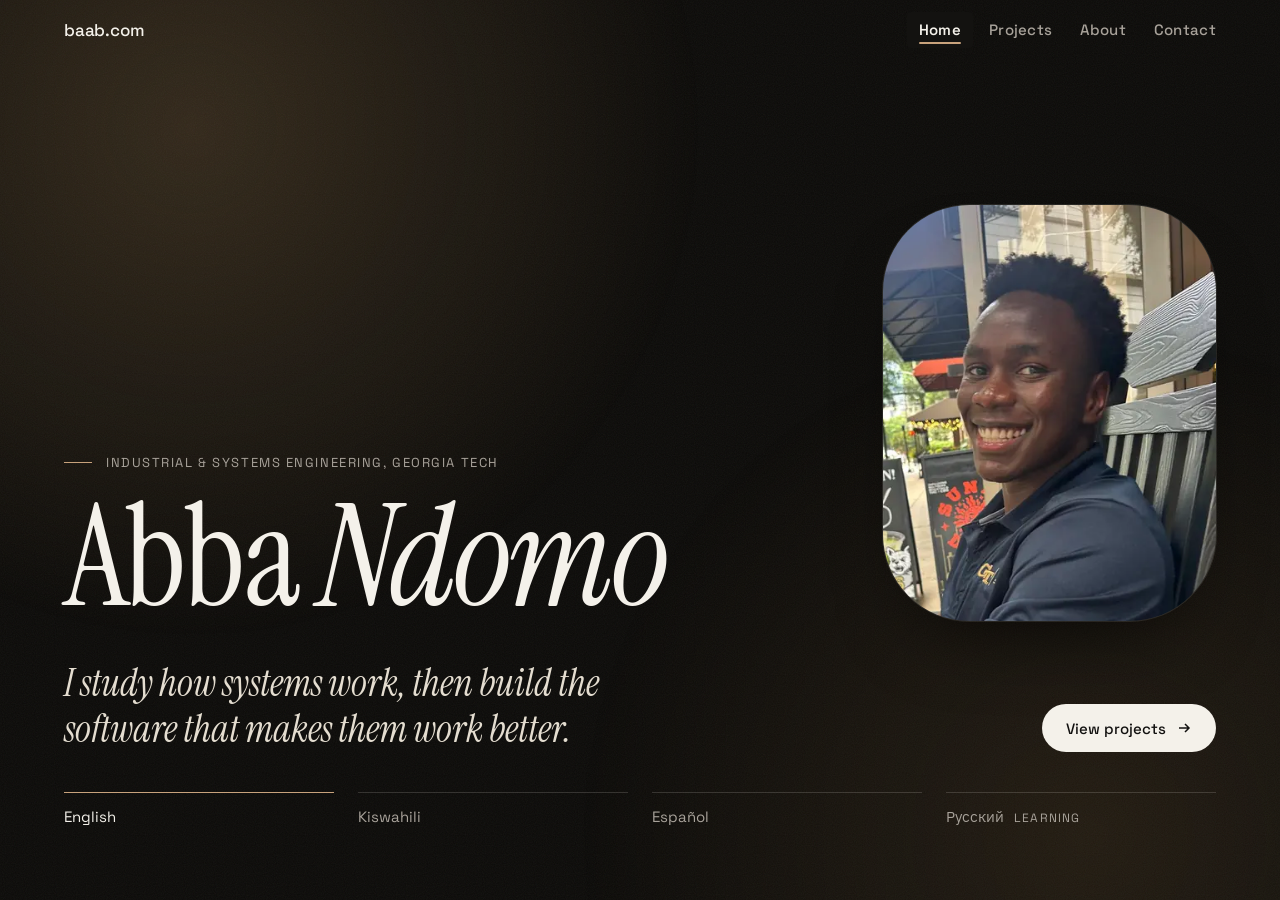
==== commit e5a13ab8: "Add the headshot to the hero A head-and-shoulders crop of headshot.jpeg (400w and 760w WebP, 23 KB a" ====
--- a/index.html
+++ b/index.html
@@ -17,6 +17,8 @@
 <link rel="preconnect" href="https://fonts.googleapis.com" />
 <link rel="preconnect" href="https://fonts.gstatic.com" crossorigin />
 <link href="https://fonts.googleapis.com/css2?family=Space+Grotesk:wght@400;500;600;700&family=JetBrains+Mono:wght@400;500;600&family=Instrument+Serif:ital@0;1&family=Cormorant+Garamond:ital,wght@1,500&family=IBM+Plex+Sans:wght@400;500&display=swap" rel="stylesheet" />
+<!-- The hero portrait is the largest thing above the fold: fetch it early. -->
+<link rel="preload" as="image" type="image/webp" href="headshot-760.webp" imagesrcset="headshot-400.webp 400w, headshot-760.webp 760w" imagesizes="(max-width: 767px) 160px, clamp(200px, 26vw, 380px)" fetchpriority="high" />
 <link rel="icon" href="data:image/svg+xml,<svg xmlns='http://www.w3.org/2000/svg' viewBox='0 0 32 32'><rect width='32' height='32' rx='7' fill='%23D4A464'/></svg>" />
 <link rel="stylesheet" href="stylesheets/styles.css" />
 <link rel="stylesheet" href="stylesheets/enhancements.css" />
@@ -63,6 +65,11 @@
             <h1 class="hero__name">Abba <em>Ndomo</em></h1>
           </div>
 
+          <!-- Placed by the grid (see .hero__portrait): it fills the free space above the name. -->
+          <div class="hero__portrait">
+            <img src="headshot-760.webp" srcset="headshot-400.webp 400w, headshot-760.webp 760w" sizes="(max-width: 767px) 160px, clamp(200px, 26vw, 380px)" width="760" height="950" alt="Portrait of Abba Ndomo, smiling" fetchpriority="high" decoding="async">
+          </div>
+
           <div class="hero__row">
             <p class="hero__line">
               <span data-line lang="en" class="is-on">I study how systems work, then build the software that makes them work better.</span>
@@ -213,9 +220,9 @@
       <footer class="site-footer">
         <span class="copy">© 2026 Abba Ndomo</span>
         <nav class="footer-links" aria-label="Elsewhere">
-          <a href="https://github.com/andomo3" target="_blank" rel="noopener">GitHub ↗</a>
-          <a href="https://linkedin.com/in/AbbaNdomo" target="_blank" rel="noopener">LinkedIn ↗</a>
-          <a href="mailto:andomo3@gatech.edu">andomo3@gatech.edu</a>
+          <a href="https://github.com/andomo3" target="_blank" rel="noopener">GitHub</a>
+          <a href="https://linkedin.com/in/AbbaNdomo" target="_blank" rel="noopener">LinkedIn</a>
+          <a href="mailto:andomo3@gatech.edu">Email</a>
         </nav>
       </footer>
 
--- a/stylesheets/styles.css
+++ b/stylesheets/styles.css
@@ -101,6 +101,8 @@
   /* The page's side gutter, from the hero design. The nav, hero, home
      sections and footer all use it, so they share one left and right edge. */
   --gutter: clamp(20px, 5vw, 72px);
+  /* One curve for the site's motion: quick to start, long soft landing. */
+  --ease-out: cubic-bezier(0.16, 1, 0.3, 1);
   /* Ultra-wide cap: past --content-max the side padding grows instead of
      the content, so everything stays a fixed width, centred. 100% resolves
      against each full-width container that uses it. */
@@ -297,10 +299,10 @@
 }
 
 .page { display: none; }
-.page.active { display: block; animation: fadeIn 220ms cubic-bezier(.2,.7,.2,1) both; }
+.page.active { display: block; animation: fadeIn 480ms var(--ease-out) both; }
 .page.leaving { display: block; animation: fadeOut 160ms cubic-bezier(.4,0,.6,1) both; }
 @keyframes fadeIn {
-  from { opacity: 0; transform: translateY(6px); }
+  from { opacity: 0; transform: translateY(8px); }
   to { opacity: 1; transform: none; }
 }
 @keyframes fadeOut {
@@ -359,16 +361,21 @@
   letter-spacing: normal;
 }
 
-/* Body: anchored to the bottom of the screen */
+/* Body: anchored to the bottom of the screen. A grid, so the portrait can
+   take whatever space the text leaves free above it: row 1 is that free
+   space, then the name block, the line and the language strip, each at its
+   natural height. The 40px between blocks is margin, not gap, so an empty
+   row 1 adds nothing. */
 .hero__main {
+  --portrait-w: clamp(200px, 26vw, 380px);
   flex-grow: 1;
-  display: flex;
-  flex-direction: column;
-  justify-content: flex-end;
-  gap: 40px;
+  display: grid;
+  grid-template-columns: minmax(0, 1fr) var(--portrait-w);
+  grid-template-rows: minmax(0, 1fr) auto auto auto;
+  column-gap: 40px;
   padding: 96px 0 56px;
 }
-.hero__intro { display: flex; flex-direction: column; gap: 24px; }
+.hero__intro { grid-column: 1 / -1; grid-row: 2; display: flex; flex-direction: column; gap: 24px; }
 .hero__eyebrow {
   display: flex;
   align-items: center;
@@ -390,11 +397,50 @@
 .hero__name em { font-style: italic; }
 
 .hero__row {
+  grid-column: 1 / -1;
+  grid-row: 3;
+  margin-top: 40px;
   display: flex;
   flex-wrap: wrap;
   align-items: flex-end;
   justify-content: space-between;
   gap: 32px 64px;
+}
+
+/* Portrait: sits to the right of the name block, level with the name's
+   bottom edge, and grows upward into the free space above it. It keeps a
+   4:5 shape, capped so it never gets taller than its column is wide.
+   When the free space is too short to hold a portrait worth looking at,
+   it is dropped (container query below). */
+.hero__portrait { display: none; }
+@supports (container-type: size) {
+  .hero__portrait {
+    display: flex;
+    grid-column: 2;
+    grid-row: 1 / 3;
+    align-items: flex-end;
+    justify-content: flex-end;
+    min-height: 0;
+    container: portrait / size;
+  }
+  .hero__portrait img {
+    flex: none;
+    display: block;
+    height: min(100%, calc(var(--portrait-w) * 1.25));
+    width: auto;
+    aspect-ratio: 4 / 5;
+    object-fit: cover;
+    object-position: 45% 40%;
+    /* 26% of the width on both axes (the box is 4:5), so the corners scale
+       with the portrait instead of with the viewport. */
+    border-radius: 26% / 20.8%;
+    background: var(--hero-rule); /* holds the shape while the photo loads */
+    /* A hairline ring, then a soft drop, both tinted to the hero's warm dark. */
+    box-shadow: 0 0 0 1px rgba(244, 241, 234, 0.1), 0 40px 80px -40px rgba(0, 0, 0, 0.8);
+  }
+  @container portrait (max-height: 119px) {
+    .hero__portrait img { display: none; }
+  }
 }
 
 /* The translating line: all four share one grid cell */
@@ -434,7 +480,7 @@
 .hero__cta:hover { color: var(--hero-ink); }
 
 /* Language strip */
-.hero__langs { display: flex; flex-wrap: wrap; gap: 0 24px; }
+.hero__langs { grid-column: 1 / -1; grid-row: 4; margin-top: 40px; display: flex; flex-wrap: wrap; gap: 0 24px; }
 .hero__lang {
   flex: 1 1 140px;
   min-height: 52px;
@@ -567,10 +613,18 @@
   gap: 24px;
   flex-wrap: wrap;
 }
+/* One quiet line: the full contact details live on the Contact page. */
 .site-footer .copy { font-size: 13px; color: var(--fg-3); }
-.footer-links { display: flex; gap: 32px; flex-wrap: wrap; }
-.footer-links a { font-size: 13px; color: var(--fg-3); transition: color 140ms; }
-.footer-links a:hover { color: var(--accent); }
+.footer-links { display: flex; gap: 24px; flex-wrap: wrap; }
+.footer-links a {
+  display: inline-flex;
+  align-items: center;
+  min-height: 32px;
+  font-size: 13px;
+  color: var(--fg-3);
+  transition: color 200ms var(--ease-out);
+}
+.footer-links a:hover { color: var(--fg); }
 
 
 /* ---------- Now-playing terminal widget (refined) ---------- */
--- a/stylesheets/mobile.css
+++ b/stylesheets/mobile.css
@@ -126,13 +126,25 @@
     min-height: calc(100dvh - var(--header-h) - var(--mob-nav-h) - env(safe-area-inset-bottom, 0px));
   }
 
+  /* Hero portrait: one column. It sits above the name, left-aligned, and
+     pulls up into the hero's top padding to get a little more room. */
+  .hero__main { --portrait-w: 160px; grid-template-columns: minmax(0, 1fr); }
+  @supports (container-type: size) {
+    .hero__portrait {
+      grid-column: 1;
+      grid-row: 1;
+      justify-content: flex-start;
+      margin: -72px 0 28px;
+    }
+  }
+
   /* Role rows collapse: org, then body, then dates left-aligned under it. */
   .role-row { grid-template-columns: minmax(0,1fr); gap: 14px; padding: 32px 0; }
   .role-when { text-align: left; }
   .role-bullets li { font-size: 15px; }
   .rule-section { margin-top: 72px; }
   .site-footer { flex-direction: column; align-items: flex-start; gap: 16px; }
-  .footer-links { gap: 18px; }
+  .footer-links { gap: 20px; }
 
   /* ── Sections ── */
   .section { padding-top: 20px; padding-bottom: 20px; }
--- a/stylesheets/animations.css
+++ b/stylesheets/animations.css
@@ -31,12 +31,33 @@
   100% { transform: translate3d(-52vw, -44vh, 0) scale(1.1); }
 }
 
+/* ---------- Load sequence ----------
+   Runs once, on first paint. The backdrop lights up, the nav settles, then
+   the hero comes in top to bottom: eyebrow, name, line, strip. Opacity and
+   a 12px rise only, on one slow ease-out, so it reads as the page arriving
+   rather than as animation. */
+@keyframes enter {
+  from { opacity: 0; transform: translateY(12px); }
+  to   { opacity: 1; transform: none; }
+}
+@keyframes fade-in {
+  from { opacity: 0; }
+  to   { opacity: 1; }
+}
+.site-bg      { animation: fade-in 1.6s ease-out both; }
+.top-nav      { animation: fade-in 0.8s var(--ease-out) 0.1s both; }
+.hero__eyebrow { animation: enter 0.9s var(--ease-out) 0.2s both; }
+.hero__name    { animation: enter 1s   var(--ease-out) 0.3s both; }
+.hero__portrait img { animation: enter 1.1s var(--ease-out) 0.45s both; }
+.hero__row     { animation: enter 1s   var(--ease-out) 0.5s both; }
+.hero__langs   { animation: enter 0.9s var(--ease-out) 0.65s both; }
+
 /* ---------- Scroll reveal ---------- */
 .reveal {
   opacity: 0;
-  transform: translateY(36px);
-  transition: opacity 0.65s cubic-bezier(0.16, 1, 0.3, 1),
-              transform 0.65s cubic-bezier(0.16, 1, 0.3, 1);
+  transform: translateY(16px);
+  transition: opacity 0.8s var(--ease-out),
+              transform 0.8s var(--ease-out);
 }
 .reveal.visible {
   opacity: 1;
@@ -73,7 +94,7 @@
 
 /* ---------- IDE tab content fade ---------- */
 .ide-content {
-  animation: ide-content-in 0.2s ease both;
+  animation: ide-content-in 0.4s var(--ease-out) both;
 }
 @keyframes ide-content-in {
   from { opacity: 0; transform: translateY(6px); }
@@ -118,6 +139,8 @@
   .hero-terminal-row { opacity: 1; transform: none; transition: none; }
   .site-bg span:nth-child(n) { animation: none; } /* matches the drift rules' specificity */
   .reveal { opacity: 1; transform: none; transition: none; }
+  .site-bg, .top-nav, .hero__eyebrow, .hero__name, .hero__portrait img, .hero__row, .hero__langs,
+  .page.active, .page.leaving, .ide-content { animation: none; }
   .tw-cursor { animation: none; display: none; }
   .term-cursor { animation: none !important; }
   .eq span { animation: none !important; }
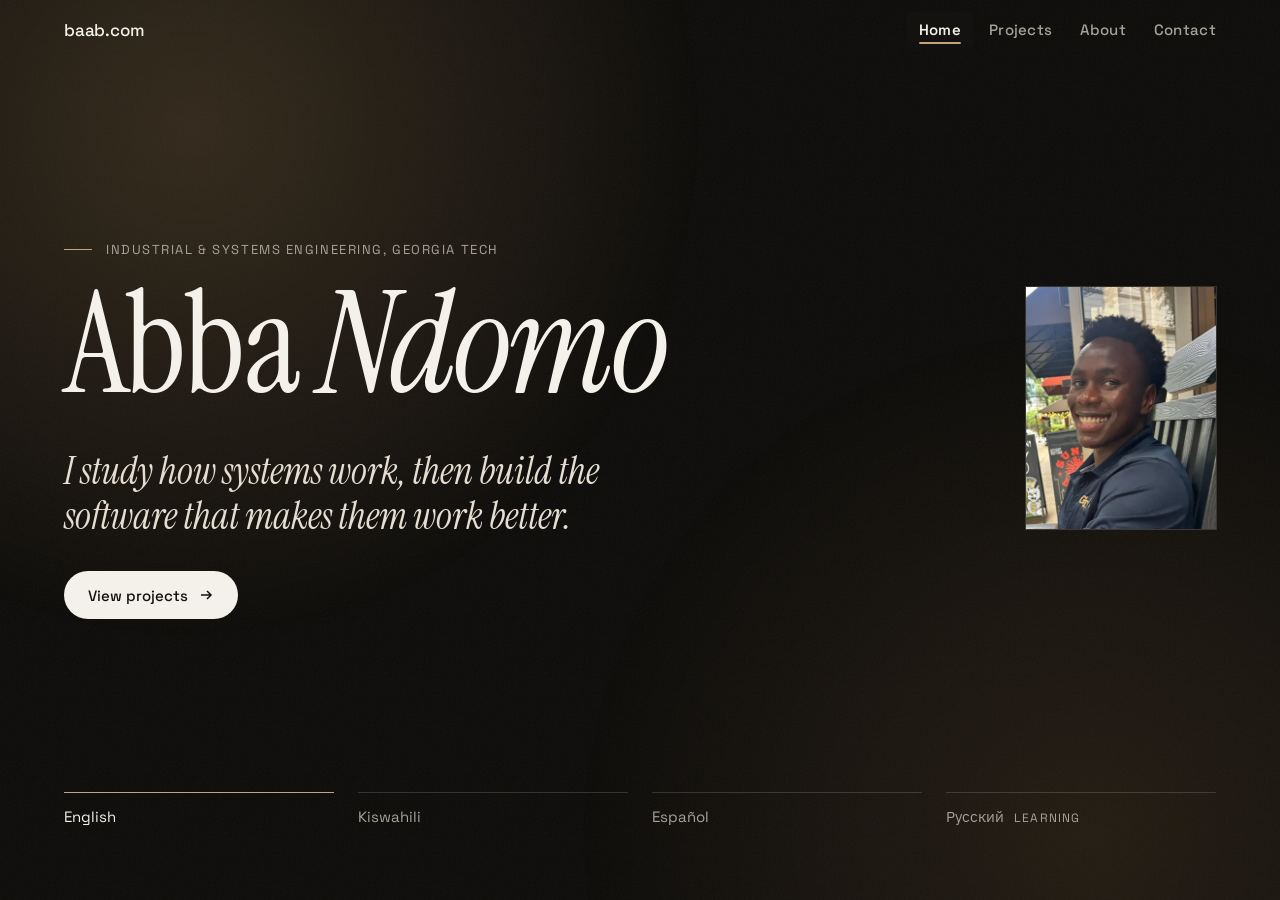
==== commit abd504d1: "Make the hero portrait smaller, square and level with the title The portrait now fills the right col" ====
--- a/index.html
+++ b/index.html
@@ -17,8 +17,8 @@
 <link rel="preconnect" href="https://fonts.googleapis.com" />
 <link rel="preconnect" href="https://fonts.gstatic.com" crossorigin />
 <link href="https://fonts.googleapis.com/css2?family=Space+Grotesk:wght@400;500;600;700&family=JetBrains+Mono:wght@400;500;600&family=Instrument+Serif:ital@0;1&family=Cormorant+Garamond:ital,wght@1,500&family=IBM+Plex+Sans:wght@400;500&display=swap" rel="stylesheet" />
-<!-- The hero portrait is the largest thing above the fold: fetch it early. -->
-<link rel="preload" as="image" type="image/webp" href="headshot-760.webp" imagesrcset="headshot-400.webp 400w, headshot-760.webp 760w" imagesizes="(max-width: 767px) 160px, clamp(200px, 26vw, 380px)" fetchpriority="high" />
+<!-- The hero portrait is shown from 768px up: fetch it early there, and not at all on phones. -->
+<link rel="preload" as="image" type="image/webp" media="(min-width: 768px)" href="headshot-760.webp" imagesrcset="headshot-400.webp 400w, headshot-760.webp 760w" imagesizes="clamp(112px, calc(16px + 13.6vw), 216px)" fetchpriority="high" />
 <link rel="icon" href="data:image/svg+xml,<svg xmlns='http://www.w3.org/2000/svg' viewBox='0 0 32 32'><rect width='32' height='32' rx='7' fill='%23D4A464'/></svg>" />
 <link rel="stylesheet" href="stylesheets/styles.css" />
 <link rel="stylesheet" href="stylesheets/enhancements.css" />
@@ -65,9 +65,10 @@
             <h1 class="hero__name">Abba <em>Ndomo</em></h1>
           </div>
 
-          <!-- Placed by the grid (see .hero__portrait): it fills the free space above the name. -->
+          <!-- Placed by the grid (see .hero__portrait): level with the name and the line.
+               Lazy, so phones, where it is hidden, never fetch it; on larger screens the preload above has it ready. -->
           <div class="hero__portrait">
-            <img src="headshot-760.webp" srcset="headshot-400.webp 400w, headshot-760.webp 760w" sizes="(max-width: 767px) 160px, clamp(200px, 26vw, 380px)" width="760" height="950" alt="Portrait of Abba Ndomo, smiling" fetchpriority="high" decoding="async">
+            <img src="headshot-760.webp" srcset="headshot-400.webp 400w, headshot-760.webp 760w" sizes="clamp(112px, calc(16px + 13.6vw), 216px)" width="760" height="950" alt="Portrait of Abba Ndomo, smiling" loading="lazy" decoding="async">
           </div>
 
           <div class="hero__row">
--- a/stylesheets/styles.css
+++ b/stylesheets/styles.css
@@ -361,22 +361,41 @@
   letter-spacing: normal;
 }
 
-/* Body: anchored to the bottom of the screen. A grid, so the portrait can
-   take whatever space the text leaves free above it: row 1 is that free
-   space, then the name block, the line and the language strip, each at its
-   natural height. The 40px between blocks is margin, not gap, so an empty
-   row 1 adds nothing. */
+/* Body: a grid of named areas. The eyebrow, name, caption and button stack in
+   the left column, and the portrait fills the right column across the name
+   and the caption only, so its top edge lines up with the title and its
+   bottom edge with the caption. The two free rows above and below the stack
+   centre it between the nav and the language strip, which stays anchored to
+   the bottom of the screen. The wrappers .hero__intro and .hero__row only
+   group markup, so they generate no box and their children are grid items.
+   Spacing between blocks is margin, not gap, so the free rows can shrink to
+   nothing on short screens and the 40px after the name sits inside the
+   portrait's span while the 24px and 32px around it do not. */
 .hero__main {
-  --portrait-w: clamp(200px, 26vw, 380px);
+  --name-size: clamp(64px, 11vw, 160px);
+  --line-size: clamp(24px, 3vw, 44px);
+  /* About 4:5 against the name and caption block it spans (it tracks that
+     block's height, which scales with the viewport width). */
+  --portrait-w: clamp(112px, calc(16px + 13.6vw), 216px);
   flex-grow: 1;
   display: grid;
   grid-template-columns: minmax(0, 1fr) var(--portrait-w);
-  grid-template-rows: minmax(0, 1fr) auto auto auto;
-  column-gap: 40px;
-  padding: 96px 0 56px;
-}
-.hero__intro { grid-column: 1 / -1; grid-row: 2; display: flex; flex-direction: column; gap: 24px; }
+  grid-template-rows: minmax(0, 1fr) repeat(4, auto) minmax(0, 1fr) auto;
+  grid-template-areas:
+    "top     top"
+    "eyebrow ."
+    "name    portrait"
+    "line    portrait"
+    "cta     ."
+    "bottom  bottom"
+    "langs   langs";
+  column-gap: 64px;
+  padding: 48px 0 56px;
+}
+.hero__intro, .hero__row { display: contents; }
 .hero__eyebrow {
+  grid-area: eyebrow;
+  margin-bottom: 24px;
   display: flex;
   align-items: center;
   gap: 14px;
@@ -387,71 +406,52 @@
 }
 .hero__eyebrow::before { content: ""; flex: none; width: 28px; height: 1px; background: var(--hero-accent); }
 .hero__name {
+  grid-area: name;
   margin: 0;
   font-family: var(--hero-font-display);
   font-weight: 400;
-  font-size: clamp(64px, 11vw, 160px);
+  font-size: var(--name-size);
   line-height: 0.9;
   letter-spacing: -0.02em;
 }
 .hero__name em { font-style: italic; }
 
-.hero__row {
-  grid-column: 1 / -1;
-  grid-row: 3;
-  margin-top: 40px;
-  display: flex;
-  flex-wrap: wrap;
-  align-items: flex-end;
-  justify-content: space-between;
-  gap: 32px 64px;
-}
-
-/* Portrait: sits to the right of the name block, level with the name's
-   bottom edge, and grows upward into the free space above it. It keeps a
-   4:5 shape, capped so it never gets taller than its column is wide.
-   When the free space is too short to hold a portrait worth looking at,
-   it is dropped (container query below). */
-.hero__portrait { display: none; }
-@supports (container-type: size) {
-  .hero__portrait {
-    display: flex;
-    grid-column: 2;
-    grid-row: 1 / 3;
-    align-items: flex-end;
-    justify-content: flex-end;
-    min-height: 0;
-    container: portrait / size;
-  }
-  .hero__portrait img {
-    flex: none;
-    display: block;
-    height: min(100%, calc(var(--portrait-w) * 1.25));
-    width: auto;
-    aspect-ratio: 4 / 5;
-    object-fit: cover;
-    object-position: 45% 40%;
-    /* 26% of the width on both axes (the box is 4:5), so the corners scale
-       with the portrait instead of with the viewport. */
-    border-radius: 26% / 20.8%;
-    background: var(--hero-rule); /* holds the shape while the photo loads */
-    /* A hairline ring, then a soft drop, both tinted to the hero's warm dark. */
-    box-shadow: 0 0 0 1px rgba(244, 241, 234, 0.1), 0 40px 80px -40px rgba(0, 0, 0, 0.8);
-  }
-  @container portrait (max-height: 119px) {
-    .hero__portrait img { display: none; }
-  }
+/* Portrait: fills the right column across the title and caption rows, so it
+   is as tall as that block. The image is positioned inside the cell (not
+   sized by it), so the photo never changes the layout around it. Square
+   corners, with a hairline ring in the hero's rule colour.
+   The margins are an optical correction, in em so they scale with the type:
+   the top edge meets the tops of the name's tallest letters (they start
+   0.04em below the name's line box), and the bottom edge meets the last
+   baseline of the caption (0.255em above its line box). */
+.hero__portrait {
+  grid-area: portrait;
+  position: relative;
+  min-height: 0;
+  margin-top: calc(var(--name-size) * 0.04);
+  margin-bottom: calc(var(--line-size) * 0.255);
+}
+.hero__portrait img {
+  position: absolute;
+  inset: 0;
+  width: 100%;
+  height: 100%;
+  object-fit: cover;
+  object-position: 45% 40%;
+  background: var(--hero-rule); /* holds the shape while the photo loads */
+  box-shadow: 0 0 0 1px var(--hero-rule);
 }
 
 /* The translating line: all four share one grid cell */
 .hero__line {
-  margin: 0;
-  flex: 1 1 420px;
+  grid-area: line;
+  margin: 40px 0 0;
+  width: 100%;
   max-width: 860px;
   display: grid;
   font-family: var(--hero-font-line);
   font-style: italic;
-  font-size: clamp(24px, 3vw, 44px);
+  font-size: var(--line-size);
   line-height: 1.18;
   color: var(--hero-text-soft);
   text-wrap: balance;
@@ -466,6 +466,9 @@
 .hero__line > span[lang="ru"] { font-weight: 500; font-size: 1.08em; }
 
 .hero__cta {
+  grid-area: cta;
+  justify-self: start;
+  margin-top: 32px;
   display: inline-flex;
   align-items: center;
   gap: 10px;
@@ -480,7 +483,7 @@
 .hero__cta:hover { color: var(--hero-ink); }
 
 /* Language strip */
-.hero__langs { grid-column: 1 / -1; grid-row: 4; margin-top: 40px; display: flex; flex-wrap: wrap; gap: 0 24px; }
+.hero__langs { grid-area: langs; margin-top: 40px; display: flex; flex-wrap: wrap; gap: 0 24px; }
 .hero__lang {
   flex: 1 1 140px;
   min-height: 52px;
--- a/stylesheets/mobile.css
+++ b/stylesheets/mobile.css
@@ -126,17 +126,13 @@
     min-height: calc(100dvh - var(--header-h) - var(--mob-nav-h) - env(safe-area-inset-bottom, 0px));
   }
 
-  /* Hero portrait: one column. It sits above the name, left-aligned, and
-     pulls up into the hero's top padding to get a little more room. */
-  .hero__main { --portrait-w: 160px; grid-template-columns: minmax(0, 1fr); }
-  @supports (container-type: size) {
-    .hero__portrait {
-      grid-column: 1;
-      grid-row: 1;
-      justify-content: flex-start;
-      margin: -72px 0 28px;
-    }
+  /* Hero: one column, and no portrait (it is hidden on phones). The title and
+     caption stay centred above the language strip. */
+  .hero__main {
+    grid-template-columns: minmax(0, 1fr);
+    grid-template-areas: "top" "eyebrow" "name" "line" "cta" "bottom" "langs";
   }
+  .hero__portrait { display: none; }
 
   /* Role rows collapse: org, then body, then dates left-aligned under it. */
   .role-row { grid-template-columns: minmax(0,1fr); gap: 14px; padding: 32px 0; }
--- a/stylesheets/animations.css
+++ b/stylesheets/animations.css
@@ -48,8 +48,9 @@
 .top-nav      { animation: fade-in 0.8s var(--ease-out) 0.1s both; }
 .hero__eyebrow { animation: enter 0.9s var(--ease-out) 0.2s both; }
 .hero__name    { animation: enter 1s   var(--ease-out) 0.3s both; }
-.hero__portrait img { animation: enter 1.1s var(--ease-out) 0.45s both; }
-.hero__row     { animation: enter 1s   var(--ease-out) 0.5s both; }
+.hero__portrait img { animation: enter 1.1s var(--ease-out) 0.35s both; }
+.hero__line    { animation: enter 1s   var(--ease-out) 0.5s both; }
+.hero__cta     { animation: enter 0.9s var(--ease-out) 0.58s both; }
 .hero__langs   { animation: enter 0.9s var(--ease-out) 0.65s both; }
 
 /* ---------- Scroll reveal ---------- */
@@ -139,7 +140,7 @@
   .hero-terminal-row { opacity: 1; transform: none; transition: none; }
   .site-bg span:nth-child(n) { animation: none; } /* matches the drift rules' specificity */
   .reveal { opacity: 1; transform: none; transition: none; }
-  .site-bg, .top-nav, .hero__eyebrow, .hero__name, .hero__portrait img, .hero__row, .hero__langs,
+  .site-bg, .top-nav, .hero__eyebrow, .hero__name, .hero__portrait img, .hero__line, .hero__cta, .hero__langs,
   .page.active, .page.leaving, .ide-content { animation: none; }
   .tw-cursor { animation: none; display: none; }
   .term-cursor { animation: none !important; }
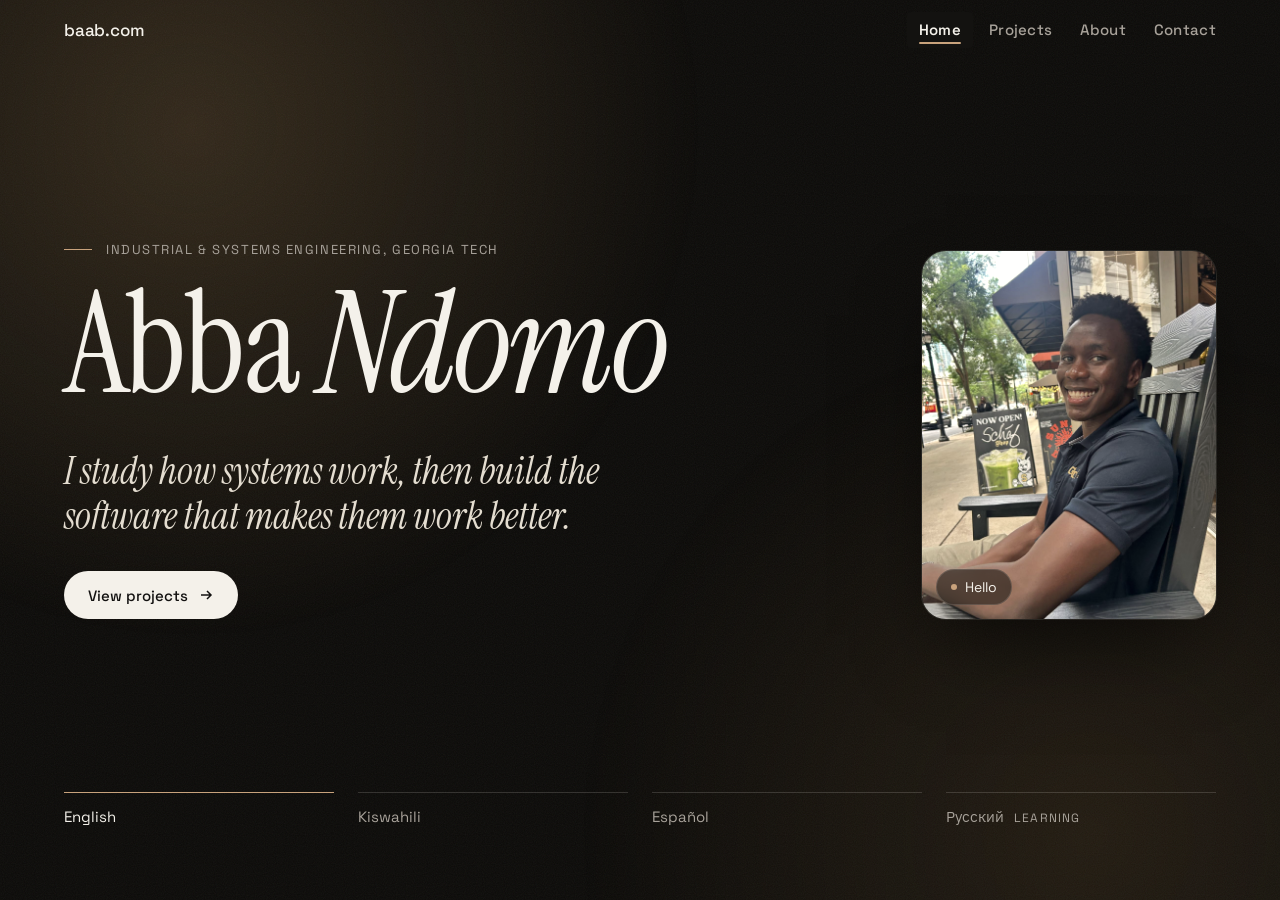
==== commit 5d683dd6: "Add the G2 hero and site-wide language switching Hero: the text column and a 4:5 portrait share a ro" ====
--- a/index.html
+++ b/index.html
@@ -17,8 +17,8 @@
 <link rel="preconnect" href="https://fonts.googleapis.com" />
 <link rel="preconnect" href="https://fonts.gstatic.com" crossorigin />
 <link href="https://fonts.googleapis.com/css2?family=Space+Grotesk:wght@400;500;600;700&family=JetBrains+Mono:wght@400;500;600&family=Instrument+Serif:ital@0;1&family=Cormorant+Garamond:ital,wght@1,500&family=IBM+Plex+Sans:wght@400;500&display=swap" rel="stylesheet" />
-<!-- The hero portrait is shown from 768px up: fetch it early there, and not at all on phones. -->
-<link rel="preload" as="image" type="image/webp" media="(min-width: 768px)" href="headshot-760.webp" imagesrcset="headshot-400.webp 400w, headshot-760.webp 760w" imagesizes="clamp(112px, calc(16px + 13.6vw), 216px)" fetchpriority="high" />
+<!-- The hero portrait is the largest thing above the fold: fetch it early. -->
+<link rel="preload" as="image" href="headshot.jpeg" fetchpriority="high" />
 <link rel="icon" href="data:image/svg+xml,<svg xmlns='http://www.w3.org/2000/svg' viewBox='0 0 32 32'><rect width='32' height='32' rx='7' fill='%23D4A464'/></svg>" />
 <link rel="stylesheet" href="stylesheets/styles.css" />
 <link rel="stylesheet" href="stylesheets/enhancements.css" />
@@ -27,7 +27,7 @@
 </head>
 <body>
 
-<a class="skip-link" href="#main">Skip to content</a>
+<a class="skip-link" href="#main" data-i18n="skip">Skip to content</a>
 
 <!-- Site backdrop: warm glows and grain behind every page, pinned to the
      viewport so content scrolls over it. Decorative. -->
@@ -37,12 +37,12 @@
 
   <!-- ============== TOP NAV ============== -->
   <header class="top-nav">
-    <button type="button" class="nav-logo" data-nav="home">baab.com</button>
+    <button type="button" class="nav-logo" data-nav="home" lang="en">baab.com</button>
     <nav class="nav-links">
-      <button type="button" class="nav-item active" data-nav="home" aria-current="page">Home</button>
-      <button type="button" class="nav-item" data-nav="projects">Projects</button>
-      <button type="button" class="nav-item" data-nav="about">About</button>
-      <button type="button" class="nav-item" data-nav="contact">Contact</button>
+      <button type="button" class="nav-item active" data-nav="home" aria-current="page" data-i18n="home">Home</button>
+      <button type="button" class="nav-item" data-nav="projects" data-i18n="projects">Projects</button>
+      <button type="button" class="nav-item" data-nav="about" data-i18n="about">About</button>
+      <button type="button" class="nav-item" data-nav="contact" data-i18n="contact">Contact</button>
     </nav>
   </header>
 
@@ -52,44 +52,39 @@
     <!-- ============== HOME ============== -->
     <section class="page active" data-page="home" data-screen-label="01 Home">
 
-      <!-- ── HERO: polyglot ──
-           The name stays put; the italic line under it cycles through four
-           languages (scripts/hero.js). The strip below lists them: picking one
-           shows it and stops the rotation for the rest of the visit. All four
-           lines share one grid cell, so the block keeps the tallest line's
-           height and the layout never jumps. -->
+      <!-- ── HERO: polyglot, site-wide ──
+           The text column and the portrait share a row that wraps, so the
+           portrait drops below the text on narrow screens. The strip under
+           them switches the language of the whole site (scripts/i18n.js holds
+           the language and the decode transition; scripts/hero.js the strip
+           and the auto-cycle). Strings come from scripts/strings.js. -->
       <div class="hero" data-hero>
         <div class="hero__main">
-          <div class="hero__intro">
-            <div class="hero__eyebrow">Industrial &amp; Systems Engineering, Georgia Tech</div>
-            <h1 class="hero__name">Abba <em>Ndomo</em></h1>
-          </div>
-
-          <!-- Placed by the grid (see .hero__portrait): level with the name and the line.
-               Lazy, so phones, where it is hidden, never fetch it; on larger screens the preload above has it ready. -->
-          <div class="hero__portrait">
-            <img src="headshot-760.webp" srcset="headshot-400.webp 400w, headshot-760.webp 760w" sizes="clamp(112px, calc(16px + 13.6vw), 216px)" width="760" height="950" alt="Portrait of Abba Ndomo, smiling" loading="lazy" decoding="async">
-          </div>
-
           <div class="hero__row">
-            <p class="hero__line">
-              <span data-line lang="en" class="is-on">I study how systems work, then build the software that makes them work better.</span>
-              <span data-line lang="sw">Ninachunguza jinsi mifumo inavyofanya kazi, kisha ninaunda programu zinazoiboresha.</span>
-              <span data-line lang="es">Estudio cómo funcionan los sistemas y luego construyo el software que los hace funcionar mejor.</span>
-              <span data-line lang="ru">Я учу русский. Пока медленно.</span>
-            </p>
-            <a class="hero__cta" href="#projects" data-nav="projects">View projects
-              <svg width="16" height="16" viewBox="0 0 16 16" fill="none" stroke="currentColor" stroke-width="1.5" aria-hidden="true"><path d="M3 8h10M9 4l4 4-4 4"></path></svg>
-            </a>
-          </div>
-
-          <div class="hero__langs" role="group" aria-label="Language">
-            <button class="hero__lang" type="button" data-lang lang="en" aria-pressed="true">English</button>
-            <button class="hero__lang" type="button" data-lang lang="sw" aria-pressed="false">Kiswahili</button>
-            <button class="hero__lang" type="button" data-lang lang="es" aria-pressed="false">Español</button>
-            <button class="hero__lang" type="button" data-lang aria-pressed="false">
+            <div class="hero__text">
+              <div class="hero__eyebrow"><span class="hero__eyebrow-text" data-i18n-reserve="eyebrow"><span data-i18n="eyebrow">Industrial &amp; Systems Engineering, Georgia Tech</span></span></div>
+              <h1 class="hero__name" lang="en">Abba <em>Ndomo</em></h1>
+              <!-- data-i18n-reserve: the block keeps the height of the longest
+                   translation, so the layout never jumps (scripts/i18n.js). -->
+              <p class="hero__line" data-i18n-reserve="line"><span class="hero__line-text" data-i18n="line">I study how systems work, then build the software that makes them work better.</span></p>
+              <a class="hero__cta" href="#projects" data-nav="projects"><span data-i18n="cta">View projects</span>
+                <svg width="16" height="16" viewBox="0 0 16 16" fill="none" stroke="currentColor" stroke-width="1.5" aria-hidden="true"><path d="M3 8h10M9 4l4 4-4 4"></path></svg>
+              </a>
+            </div>
+
+            <figure class="hero__portrait">
+              <img src="headshot.jpeg" width="1200" height="1600" alt="Portrait of Abba Ndomo" data-i18n-attr="alt:portrait.alt" fetchpriority="high" decoding="async">
+              <div class="hero__hello"><span data-i18n="hello">Hello</span></div>
+            </figure>
+          </div>
+
+          <div class="hero__langs" role="group" aria-label="Language" data-i18n-attr="aria-label:lang.group">
+            <button class="hero__lang" type="button" data-lang="en" lang="en" aria-pressed="true">English</button>
+            <button class="hero__lang" type="button" data-lang="sw" lang="sw" aria-pressed="false">Kiswahili</button>
+            <button class="hero__lang" type="button" data-lang="es" lang="es" aria-pressed="false">Español</button>
+            <button class="hero__lang" type="button" data-lang="ru" aria-pressed="false">
               <span lang="ru">Русский</span>
-              <span class="hero__lang-tag">Learning</span>
+              <span class="hero__lang-tag" data-i18n="learning">Learning</span>
             </button>
           </div>
         </div>
@@ -118,9 +113,9 @@
         <div class="rule-head">
           <div class="rule-title">
             <span class="rule-num" aria-hidden="true">01</span>
-            <h2 id="work-h">Work</h2>
-          </div>
-          <span class="rule-meta">4 entries</span>
+            <h2 id="work-h" data-i18n="work.title">Work</h2>
+          </div>
+          <span class="rule-meta" data-i18n="work.count">4 entries</span>
         </div>
 
         <article class="role-row">
@@ -129,14 +124,14 @@
             <div class="loc">Atlanta, GA</div>
           </div>
           <div class="role-body">
-            <div class="role-title-line">ML Intern</div>
+            <div class="role-title-line" data-i18n="work.altura.role">ML Intern</div>
             <ul class="role-bullets">
-              <li>Computer-vision pipeline that measures kitchens from listing photos, cutting measurement error from 44.5% to 18.2%.</li>
+              <li data-i18n="work.altura.bullet">Computer-vision pipeline that measures kitchens from listing photos, cutting measurement error from 44.5% to 18.2%.</li>
             </ul>
           </div>
           <div class="role-when">
-            <div class="dates">Current</div>
-            <div class="kind">Part-time</div>
+            <div class="dates" data-i18n="work.altura.dates">Current</div>
+            <div class="kind" data-i18n="work.altura.kind">Part-time</div>
           </div>
         </article>
 
@@ -146,14 +141,14 @@
             <div class="loc">Cambridge, MA</div>
           </div>
           <div class="role-body">
-            <div class="role-title-line">Software Engineer</div>
+            <div class="role-title-line" data-i18n="work.hackmit.role">Software Engineer</div>
             <ul class="role-bullets">
-              <li>Built the software for a simulated smart louvre roof that shades plants zone by zone, replayed on real 2023 Florida sun and rain data.</li>
+              <li data-i18n="work.hackmit.bullet">Built the software for a simulated smart louvre roof that shades plants zone by zone, replayed on real 2023 Florida sun and rain data.</li>
             </ul>
           </div>
           <div class="role-when">
-            <div class="dates">Sep 2026</div>
-            <div class="kind">Hackathon</div>
+            <div class="dates" data-i18n="work.hackmit.dates">Sep 2026</div>
+            <div class="kind" data-i18n="work.hackmit.kind">Hackathon</div>
           </div>
         </article>
 
@@ -163,14 +158,14 @@
             <div class="loc">Atlanta, GA</div>
           </div>
           <div class="role-body">
-            <div class="role-title-line">Quantitative Analyst</div>
+            <div class="role-title-line" data-i18n="work.gtsf.role">Quantitative Analyst</div>
             <ul class="role-bullets">
-              <li>Risk models for a $500K live fund; Monte Carlo stress tests shaped its hedging and cut portfolio VaR 15%.</li>
+              <li data-i18n="work.gtsf.bullet">Risk models for a $500K live fund; Monte Carlo stress tests shaped its hedging and cut portfolio VaR 15%.</li>
             </ul>
           </div>
           <div class="role-when">
-            <div class="dates">Jan 2025 — May 2025</div>
-            <div class="kind">$500K live fund</div>
+            <div class="dates" data-i18n="work.gtsf.dates">Jan 2025 — May 2025</div>
+            <div class="kind" data-i18n="work.gtsf.kind">$500K live fund</div>
           </div>
         </article>
 
@@ -180,14 +175,14 @@
             <div class="loc">Mumbai, India</div>
           </div>
           <div class="role-body">
-            <div class="role-title-line">Software Engineering Intern</div>
+            <div class="role-title-line" data-i18n="work.kpmg.role">Software Engineering Intern</div>
             <ul class="role-bullets">
-              <li>Document classifier for 50+ auditors; cut latency from 45s to 8s at 95% precision.</li>
+              <li data-i18n="work.kpmg.bullet">Document classifier for 50+ auditors; cut latency from 45s to 8s at 95% precision.</li>
             </ul>
           </div>
           <div class="role-when">
-            <div class="dates">Jun 2024 — Jan 2025</div>
-            <div class="kind">Internship</div>
+            <div class="dates" data-i18n="work.kpmg.dates">Jun 2024 — Jan 2025</div>
+            <div class="kind" data-i18n="work.kpmg.kind">Internship</div>
           </div>
         </article>
       </section>
@@ -197,7 +192,7 @@
         <div class="rule-head">
           <div class="rule-title">
             <span class="rule-num" aria-hidden="true">02</span>
-            <h2 id="edu-h">Education</h2>
+            <h2 id="edu-h" data-i18n="edu.title">Education</h2>
           </div>
         </div>
 
@@ -207,12 +202,12 @@
             <div class="loc">Atlanta, GA</div>
           </div>
           <div class="role-body">
-            <div class="role-title-line">B.S. Computer Science + Industrial &amp; Systems Engineering</div>
-            <div class="role-sub">Operations Research track · Dean's List</div>
-          </div>
-          <div class="role-when">
-            <div class="dates">Expected Dec 2027</div>
-            <div class="kind">Undergraduate</div>
+            <div class="role-title-line" data-i18n="edu.degree">B.S. Computer Science + Industrial &amp; Systems Engineering</div>
+            <div class="role-sub" data-i18n="edu.sub">Operations Research track · Dean's List</div>
+          </div>
+          <div class="role-when">
+            <div class="dates" data-i18n="edu.dates">Expected Dec 2027</div>
+            <div class="kind" data-i18n="edu.kind">Undergraduate</div>
           </div>
         </article>
       </section>
@@ -220,10 +215,10 @@
       <!-- ── FOOTER ── -->
       <footer class="site-footer">
         <span class="copy">© 2026 Abba Ndomo</span>
-        <nav class="footer-links" aria-label="Elsewhere">
+        <nav class="footer-links" aria-label="Elsewhere" data-i18n-attr="aria-label:footer.label">
           <a href="https://github.com/andomo3" target="_blank" rel="noopener">GitHub</a>
           <a href="https://linkedin.com/in/AbbaNdomo" target="_blank" rel="noopener">LinkedIn</a>
-          <a href="mailto:andomo3@gatech.edu">Email</a>
+          <a href="mailto:andomo3@gatech.edu" data-i18n="footer.email">Email</a>
         </nav>
       </footer>
 
@@ -235,11 +230,11 @@
 
       <div class="section">
         <div class="section-head" style="margin-top: 8px;">
-          <h2>Projects</h2>
+          <h2 data-i18n="projects">Projects</h2>
         </div>
 
         <div class="ide">
-          <aside class="ide-side" aria-label="Projects">
+          <aside class="ide-side" aria-label="Projects" data-i18n-attr="aria-label:projects">
             <div class="ide-children" id="file-tree"></div>
           </aside>
 
@@ -256,29 +251,29 @@
 
       <div class="section">
         <div class="section-head" style="margin-top: 8px;">
-          <h2>About</h2>
-        </div>
-
-        <p class="page-lead">Lived in six countries. I like problems where the data is messy and the stakes are real.</p>
+          <h2 data-i18n="about">About</h2>
+        </div>
+
+        <p class="page-lead" data-i18n="about.lead">Lived in six countries. I like problems where the data is messy and the stakes are real.</p>
 
         <!-- Label | content rows, in the same shape as the home page's Work rows. -->
         <section class="info-row" aria-labelledby="about-facts">
-          <h3 class="info-label" id="about-facts">Facts</h3>
+          <h3 class="info-label" id="about-facts" data-i18n="about.facts">Facts</h3>
           <dl class="facts">
-            <div><dt>Role</dt><dd>Data &amp; ML Engineer</dd></div>
-            <div><dt>School</dt><dd>Georgia Tech '27 · CS + ISyE (OR)</dd></div>
-            <div><dt>Currently</dt><dd>Building PerChance · ML Intern @ Altura</dd></div>
-            <div><dt>Languages</dt><dd>EN · SW · ES · RU · AZ</dd></div>
+            <div><dt data-i18n="about.role">Role</dt><dd data-i18n="about.role.v">Data &amp; ML Engineer</dd></div>
+            <div><dt data-i18n="about.school">School</dt><dd>Georgia Tech '27 · CS + ISyE (OR)</dd></div>
+            <div><dt data-i18n="about.currently">Currently</dt><dd data-i18n="about.currently.v">Building PerChance · ML Intern @ Altura</dd></div>
+            <div><dt data-i18n="about.languages">Languages</dt><dd>EN · SW · ES · RU · AZ</dd></div>
           </dl>
         </section>
 
         <section class="info-row" aria-labelledby="about-stack">
-          <h3 class="info-label" id="about-stack">Stack <span>Recent commit volume</span></h3>
+          <h3 class="info-label" id="about-stack"><span data-i18n="about.stack">Stack</span> <span class="sub" data-i18n="about.stack.sub">Recent commit volume</span></h3>
           <div class="langs" id="langs"></div>
         </section>
 
         <section class="info-row" aria-labelledby="about-artists">
-          <h3 class="info-label" id="about-artists">Top artists <span>Spotify, all time</span></h3>
+          <h3 class="info-label" id="about-artists"><span data-i18n="about.artists">Top artists</span> <span class="sub" data-i18n="about.artists.sub">Spotify, all time</span></h3>
           <ol class="artist-list" id="artist-grid"></ol>
         </section>
       </div>
@@ -290,30 +285,30 @@
 
       <div class="section">
         <div class="section-head" style="margin-top: 8px;">
-          <h2>Contact</h2>
-        </div>
-
-        <p class="page-lead">Let's work together. Open to MLE and data engineering roles.</p>
+          <h2 data-i18n="contact">Contact</h2>
+        </div>
+
+        <p class="page-lead" data-i18n="contact.lead">Let's work together. Open to MLE and data engineering roles.</p>
 
         <section class="info-row" aria-labelledby="contact-reach">
-          <h3 class="info-label" id="contact-reach">Reach me</h3>
+          <h3 class="info-label" id="contact-reach" data-i18n="contact.reach">Reach me</h3>
           <ul class="contact-links">
             <li><a href="mailto:andomo3@gatech.edu">andomo3@gatech.edu</a></li>
             <li><a href="https://linkedin.com/in/AbbaNdomo" target="_blank" rel="noopener">LinkedIn <span aria-hidden="true">↗</span></a></li>
             <li><a href="https://github.com/andomo3" target="_blank" rel="noopener">GitHub <span aria-hidden="true">↗</span></a></li>
-            <li><a href="resume.pdf?v=20260811" target="_blank" rel="noopener">Resume <span aria-hidden="true">↗</span></a></li>
+            <li><a href="resume.pdf?v=20260811" target="_blank" rel="noopener"><span data-i18n="contact.resume">Resume</span> <span aria-hidden="true">↗</span></a></li>
           </ul>
         </section>
 
         <section class="info-row" aria-labelledby="contact-availability">
-          <h3 class="info-label" id="contact-availability">Availability</h3>
+          <h3 class="info-label" id="contact-availability" data-i18n="contact.availability">Availability</h3>
           <dl class="facts">
-            <div><dt>Roles</dt><dd>MLE · Data engineering</dd></div>
-            <div><dt>Start</dt><dd>Immediately</dd></div>
-            <div><dt>Visa</dt><dd>F-1 · CPT now · STEM OPT eligible</dd></div>
-            <div><dt>Location</dt><dd>Atlanta · Remote · On-site</dd></div>
-            <div><dt>Timezone</dt><dd>ET, flexible ±5h</dd></div>
-            <div><dt>Open to</dt><dd>Coffee chats · Cold emails</dd></div>
+            <div><dt data-i18n="contact.roles">Roles</dt><dd data-i18n="contact.roles.v">MLE · Data engineering</dd></div>
+            <div><dt data-i18n="contact.start">Start</dt><dd data-i18n="contact.start.v">Immediately</dd></div>
+            <div><dt data-i18n="contact.visa">Visa</dt><dd data-i18n="contact.visa.v">F-1 · CPT now · STEM OPT eligible</dd></div>
+            <div><dt data-i18n="contact.location">Location</dt><dd data-i18n="contact.location.v">Atlanta · Remote · On-site</dd></div>
+            <div><dt data-i18n="contact.timezone">Timezone</dt><dd data-i18n="contact.timezone.v">ET, flexible ±5h</dd></div>
+            <div><dt data-i18n="contact.opento">Open to</dt><dd data-i18n="contact.opento.v">Coffee chats · Cold emails</dd></div>
           </dl>
         </section>
       </div>
@@ -326,24 +321,26 @@
   <nav class="mob-nav" id="mob-nav">
     <button class="mob-tab active" data-nav="home">
       <svg aria-hidden="true" viewBox="0 0 24 24" fill="none" stroke="currentColor" stroke-width="1.8" stroke-linecap="round" stroke-linejoin="round"><path d="M3 12L12 4l9 8"/><path d="M5 10v10h5v-6h4v6h5V10"/></svg>
-      <span>Home</span>
+      <span data-i18n="home">Home</span>
     </button>
     <button class="mob-tab" data-nav="projects">
       <svg aria-hidden="true" viewBox="0 0 24 24" fill="none" stroke="currentColor" stroke-width="1.8" stroke-linecap="round" stroke-linejoin="round"><rect x="3" y="3" width="8" height="8" rx="1.5"/><rect x="13" y="3" width="8" height="8" rx="1.5"/><rect x="3" y="13" width="8" height="8" rx="1.5"/><rect x="13" y="13" width="8" height="8" rx="1.5"/></svg>
-      <span>Projects</span>
+      <span data-i18n="projects">Projects</span>
     </button>
     <button class="mob-tab" data-nav="about">
       <svg aria-hidden="true" viewBox="0 0 24 24" fill="none" stroke="currentColor" stroke-width="1.8" stroke-linecap="round" stroke-linejoin="round"><circle cx="12" cy="8" r="4"/><path d="M4 20c0-4 3.6-7 8-7s8 3 8 7"/></svg>
-      <span>About</span>
+      <span data-i18n="about">About</span>
     </button>
     <button class="mob-tab" data-nav="contact">
       <svg aria-hidden="true" viewBox="0 0 24 24" fill="none" stroke="currentColor" stroke-width="1.8" stroke-linecap="round" stroke-linejoin="round"><rect x="2" y="5" width="20" height="14" rx="2"/><path d="M2 8l10 7 10-7"/></svg>
-      <span>Contact</span>
+      <span data-i18n="contact">Contact</span>
     </button>
   </nav>
 
 </div>
 
+<script src="scripts/strings.js"></script>
+<script src="scripts/i18n.js"></script>
 <script src="scripts/terminal.js"></script>
 <script src="scripts/app.js"></script>
 <script src="scripts/hero.js"></script>
--- a/stylesheets/styles.css
+++ b/stylesheets/styles.css
@@ -66,7 +66,7 @@
        --sans     Space Grotesk: text and UI
        --mono     JetBrains Mono: only where it is code (the terminal, file
                   names and paths) */
-  --sans:     'Space Grotesk', -apple-system, BlinkMacSystemFont, system-ui, sans-serif;
+  --sans:     'Space Grotesk', 'IBM Plex Sans', -apple-system, BlinkMacSystemFont, system-ui, sans-serif;
   --display:  'Instrument Serif', 'Times New Roman', serif;
   --mono:     'JetBrains Mono', 'SF Mono', ui-monospace, monospace;
 
@@ -96,6 +96,13 @@
   /* Instrument Serif has no Cyrillic: the Russian line falls through to
      Cormorant Garamond. */
   --hero-font-line: 'Instrument Serif', 'Cormorant Garamond', 'Times New Roman', serif;
+  /* The portrait: its frame, and the greeting tag that sits over it. */
+  --hero-photo-bg: #1E1B18; /* holds the frame while the photo loads */
+  --hero-photo-radius: 24px;
+  --hero-photo-shadow: 0 0 0 1px rgba(244, 241, 234, 0.10), 0 40px 80px -24px rgba(0, 0, 0, 0.65);
+  --hero-photo-scrim: linear-gradient(180deg, rgba(18, 17, 16, 0) 58%, rgba(18, 17, 16, 0.6) 100%);
+  --hero-tag-bg: rgba(18, 17, 16, 0.55);
+  --hero-tag-line: rgba(244, 241, 234, 0.14);
 
   /* Layout */
   /* The page's side gutter, from the hero design. The nav, hero, home
@@ -361,40 +368,41 @@
   letter-spacing: normal;
 }
 
-/* Body: a grid of named areas. The eyebrow, name, caption and button stack in
-   the left column, and the portrait fills the right column across the name
-   and the caption only, so its top edge lines up with the title and its
-   bottom edge with the caption. The two free rows above and below the stack
-   centre it between the nav and the language strip, which stays anchored to
-   the bottom of the screen. The wrappers .hero__intro and .hero__row only
-   group markup, so they generate no box and their children are grid items.
-   Spacing between blocks is margin, not gap, so the free rows can shrink to
-   nothing on short screens and the 40px after the name sits inside the
-   portrait's span while the 24px and 32px around it do not. */
+/* Boxes marked data-i18n-reserve (scripts/i18n.js): hidden copies of the string
+   in every language share the box's grid cell, so the box is as tall as the
+   tallest, and the live text lies over the cell without adding to it. */
+[data-i18n-reserve] { position: relative; display: grid; }
+[data-i18n-reserve] > * { grid-area: 1 / 1; }
+[data-i18n-reserve] > [data-i18n] { position: absolute; inset: 0; }
+.i18n-copy { visibility: hidden; pointer-events: none; user-select: none; }
+
+/* Body: the text column and the portrait share a row that wraps, so the
+   portrait drops below the text on narrow screens. The row sits centred
+   between the nav and the language strip (the two free grid rows), and the
+   strip stays anchored to the bottom of the screen. Spacing inside the text
+   column is margin, not gap, so the free rows can shrink to nothing on short
+   screens. */
 .hero__main {
-  --name-size: clamp(64px, 11vw, 160px);
-  --line-size: clamp(24px, 3vw, 44px);
-  /* About 4:5 against the name and caption block it spans (it tracks that
-     block's height, which scales with the viewport width). */
-  --portrait-w: clamp(112px, calc(16px + 13.6vw), 216px);
   flex-grow: 1;
   display: grid;
-  grid-template-columns: minmax(0, 1fr) var(--portrait-w);
-  grid-template-rows: minmax(0, 1fr) repeat(4, auto) minmax(0, 1fr) auto;
-  grid-template-areas:
-    "top     top"
-    "eyebrow ."
-    "name    portrait"
-    "line    portrait"
-    "cta     ."
-    "bottom  bottom"
-    "langs   langs";
-  column-gap: 64px;
+  grid-template-rows: minmax(0, 1fr) auto minmax(0, 1fr) auto;
   padding: 48px 0 56px;
 }
-.hero__intro, .hero__row { display: contents; }
+.hero__row {
+  grid-row: 2;
+  display: flex;
+  flex-wrap: wrap;
+  align-items: flex-end;
+  justify-content: space-between;
+  gap: 48px 72px;
+}
+.hero__text {
+  flex: 1 1 560px;
+  min-width: 0;
+  display: flex;
+  flex-direction: column;
+}
 .hero__eyebrow {
-  grid-area: eyebrow;
   margin-bottom: 24px;
   display: flex;
   align-items: center;
@@ -405,69 +413,88 @@
   color: var(--hero-muted);
 }
 .hero__eyebrow::before { content: ""; flex: none; width: 28px; height: 1px; background: var(--hero-accent); }
+.hero__eyebrow-text { min-width: 0; }
 .hero__name {
-  grid-area: name;
   margin: 0;
   font-family: var(--hero-font-display);
   font-weight: 400;
-  font-size: var(--name-size);
+  font-size: clamp(64px, 11vw, 160px);
   line-height: 0.9;
   letter-spacing: -0.02em;
 }
 .hero__name em { font-style: italic; }
 
-/* Portrait: fills the right column across the title and caption rows, so it
-   is as tall as that block. The image is positioned inside the cell (not
-   sized by it), so the photo never changes the layout around it. Square
-   corners, with a hairline ring in the hero's rule colour.
-   The margins are an optical correction, in em so they scale with the type:
-   the top edge meets the tops of the name's tallest letters (they start
-   0.04em below the name's line box), and the bottom edge meets the last
-   baseline of the caption (0.255em above its line box). */
+/* Portrait: a 4:5 frame with rounded corners and a soft drop shadow. The photo
+   is graded warm to sit in the palette, and a scrim darkens its foot for the
+   greeting tag. The frame is what is sized, not the image, so the photo never
+   moves the layout around it. */
 .hero__portrait {
-  grid-area: portrait;
   position: relative;
-  min-height: 0;
-  margin-top: calc(var(--name-size) * 0.04);
-  margin-bottom: calc(var(--line-size) * 0.255);
+  flex: 0 0 auto;
+  width: clamp(200px, 23vw, 336px);
+  aspect-ratio: 4 / 5;
+  margin: 0;
+  border-radius: var(--hero-photo-radius);
+  overflow: hidden;
+  background: var(--hero-photo-bg);
+  box-shadow: var(--hero-photo-shadow);
 }
 .hero__portrait img {
-  position: absolute;
-  inset: 0;
+  display: block;
   width: 100%;
   height: 100%;
   object-fit: cover;
-  object-position: 45% 40%;
-  background: var(--hero-rule); /* holds the shape while the photo loads */
-  box-shadow: 0 0 0 1px var(--hero-rule);
-}
-
-/* The translating line: all four share one grid cell */
+  object-position: 62% 30%; /* keeps the face in the upper third */
+  filter: saturate(0.82) contrast(1.04) sepia(0.08);
+}
+.hero__portrait::before {
+  content: "";
+  position: absolute;
+  inset: 0;
+  background: var(--hero-photo-scrim);
+  pointer-events: none;
+}
+.hero__hello {
+  position: absolute;
+  left: 14px;
+  bottom: 14px;
+  display: inline-flex;
+  align-items: center;
+  gap: 8px;
+  padding: 8px 14px;
+  border-radius: 999px;
+  background: var(--hero-tag-bg);
+  -webkit-backdrop-filter: blur(10px);
+  backdrop-filter: blur(10px);
+  border: 1px solid var(--hero-tag-line);
+  font-size: 14px;
+  color: var(--hero-text);
+}
+.hero__hello::before { content: ""; flex: none; width: 6px; height: 6px; border-radius: 50%; background: var(--hero-accent); }
+
+/* The translating line. Its min-height holds two lines, and its
+   data-i18n-reserve box (above) holds the tallest translation, so the block
+   does not jump between languages. */
 .hero__line {
-  grid-area: line;
   margin: 40px 0 0;
-  width: 100%;
   max-width: 860px;
-  display: grid;
+  min-height: 2.36em;
   font-family: var(--hero-font-line);
   font-style: italic;
-  font-size: var(--line-size);
+  font-size: clamp(24px, 3vw, 44px);
   line-height: 1.18;
   color: var(--hero-text-soft);
   text-wrap: balance;
 }
-.hero__line > span {
-  grid-area: 1 / 1;
-  opacity: 0;
-  visibility: hidden;
-  transition: opacity 0.6s ease, visibility 0.6s;
-}
-.hero__line > span.is-on { opacity: 1; visibility: visible; }
-.hero__line > span[lang="ru"] { font-weight: 500; font-size: 1.08em; }
+/* Cormorant, the Cyrillic fallback, runs small beside Instrument Serif, so the
+   Russian line is set 8% larger: its hidden copy always, and the live text once
+   it has finished decoding into Russian (growing sooner would re-wrap the old
+   text and shift the page). */
+.hero__line .i18n-copy:lang(ru),
+html:lang(ru):not([data-decoding]) .hero__line-text { font-weight: 500; font-size: 1.08em; }
 
 .hero__cta {
-  grid-area: cta;
-  justify-self: start;
+  align-self: flex-start;
   margin-top: 32px;
   display: inline-flex;
   align-items: center;
@@ -483,13 +510,16 @@
 .hero__cta:hover { color: var(--hero-ink); }
 
 /* Language strip */
-.hero__langs { grid-area: langs; margin-top: 40px; display: flex; flex-wrap: wrap; gap: 0 24px; }
+.hero__langs { grid-row: 4; margin-top: 40px; display: flex; flex-wrap: wrap; gap: 0 24px; }
 .hero__lang {
   flex: 1 1 140px;
   min-height: 52px;
   display: flex;
+  /* The learning tag may drop under the name on a very narrow strip, so a long
+     translation of it never widens the button and re-wraps the strip. */
+  flex-wrap: wrap;
   align-items: baseline;
-  gap: 10px;
+  gap: 0 10px;
   padding: 14px 0 0;
   background: none;
   border: 0;
@@ -954,7 +984,7 @@
   color: var(--fg);
   line-height: 1.4;
 }
-.info-label span {
+.info-label .sub {
   display: block;
   margin-top: 6px;
   font-weight: 400;
@@ -1020,4 +1050,4 @@
   transition: text-decoration-color 140ms;
 }
 .contact-links a:hover { text-decoration-color: var(--accent); }
-.contact-links span { color: var(--fg-3); }
+.contact-links [aria-hidden="true"] { color: var(--fg-3); }
--- a/stylesheets/mobile.css
+++ b/stylesheets/mobile.css
@@ -126,14 +126,6 @@
     min-height: calc(100dvh - var(--header-h) - var(--mob-nav-h) - env(safe-area-inset-bottom, 0px));
   }
 
-  /* Hero: one column, and no portrait (it is hidden on phones). The title and
-     caption stay centred above the language strip. */
-  .hero__main {
-    grid-template-columns: minmax(0, 1fr);
-    grid-template-areas: "top" "eyebrow" "name" "line" "cta" "bottom" "langs";
-  }
-  .hero__portrait { display: none; }
-
   /* Role rows collapse: org, then body, then dates left-aligned under it. */
   .role-row { grid-template-columns: minmax(0,1fr); gap: 14px; padding: 32px 0; }
   .role-when { text-align: left; }
--- a/stylesheets/animations.css
+++ b/stylesheets/animations.css
@@ -48,10 +48,13 @@
 .top-nav      { animation: fade-in 0.8s var(--ease-out) 0.1s both; }
 .hero__eyebrow { animation: enter 0.9s var(--ease-out) 0.2s both; }
 .hero__name    { animation: enter 1s   var(--ease-out) 0.3s both; }
-.hero__portrait img { animation: enter 1.1s var(--ease-out) 0.35s both; }
+.hero__portrait { animation: enter 1.1s var(--ease-out) 0.35s both; }
 .hero__line    { animation: enter 1s   var(--ease-out) 0.5s both; }
 .hero__cta     { animation: enter 0.9s var(--ease-out) 0.58s both; }
 .hero__langs   { animation: enter 0.9s var(--ease-out) 0.65s both; }
+
+/* The Russian line grows to its larger size once it has settled (see styles.css). */
+.hero__line-text { transition: font-size 0.35s var(--ease-out); }
 
 /* ---------- Scroll reveal ---------- */
 .reveal {
@@ -140,8 +143,9 @@
   .hero-terminal-row { opacity: 1; transform: none; transition: none; }
   .site-bg span:nth-child(n) { animation: none; } /* matches the drift rules' specificity */
   .reveal { opacity: 1; transform: none; transition: none; }
-  .site-bg, .top-nav, .hero__eyebrow, .hero__name, .hero__portrait img, .hero__line, .hero__cta, .hero__langs,
+  .site-bg, .top-nav, .hero__eyebrow, .hero__name, .hero__portrait, .hero__line, .hero__cta, .hero__langs,
   .page.active, .page.leaving, .ide-content { animation: none; }
+  .hero__line-text { transition: none; }
   .tw-cursor { animation: none; display: none; }
   .term-cursor { animation: none !important; }
   .eq span { animation: none !important; }
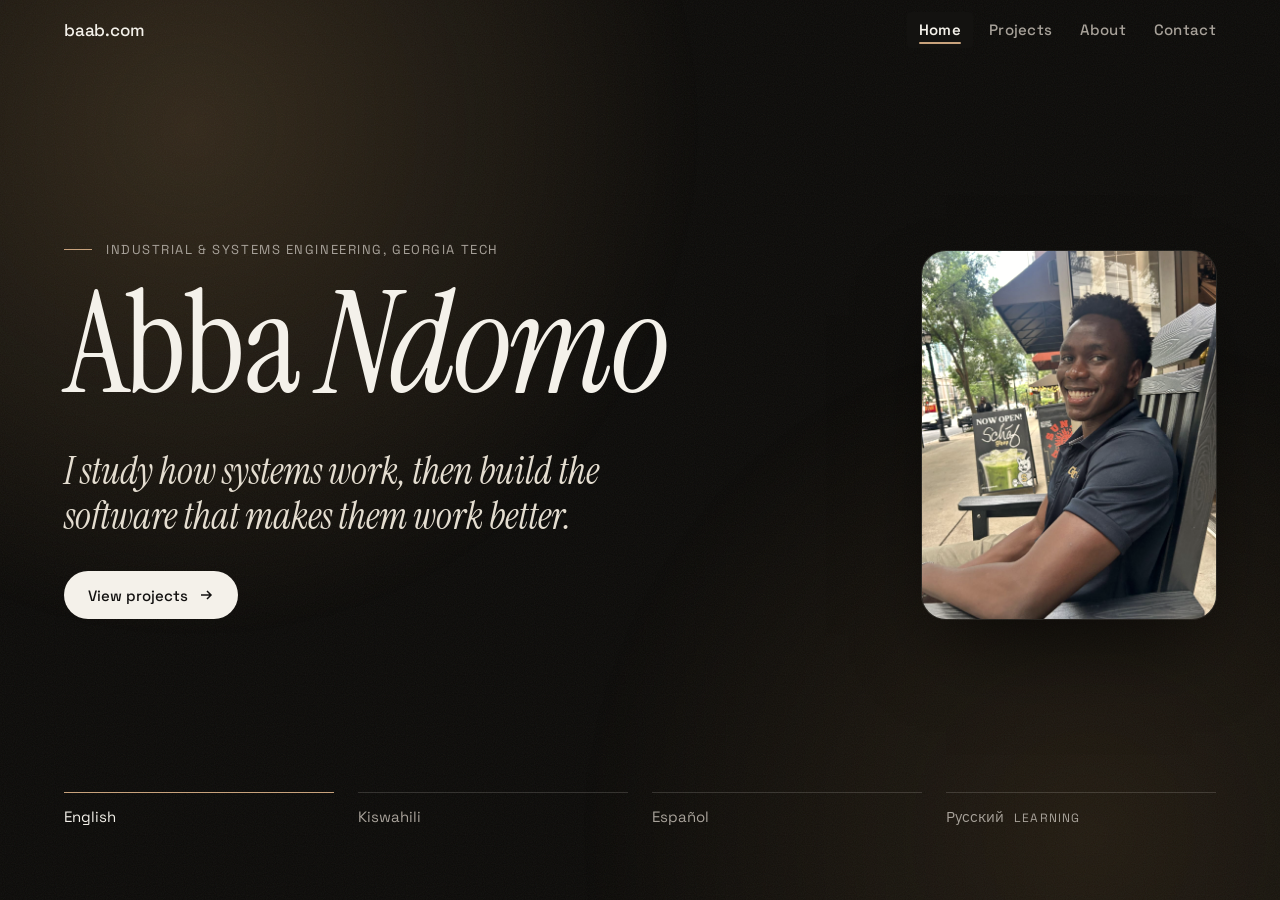
==== commit 59b6d6de: "Remove the greeting pill from the hero portrait The hello tag over the photo is gone: its element, i" ====
--- a/index.html
+++ b/index.html
@@ -74,7 +74,6 @@
 
             <figure class="hero__portrait">
               <img src="headshot.jpeg" width="1200" height="1600" alt="Portrait of Abba Ndomo" data-i18n-attr="alt:portrait.alt" fetchpriority="high" decoding="async">
-              <div class="hero__hello"><span data-i18n="hello">Hello</span></div>
             </figure>
           </div>
 
--- a/stylesheets/styles.css
+++ b/stylesheets/styles.css
@@ -96,13 +96,11 @@
   /* Instrument Serif has no Cyrillic: the Russian line falls through to
      Cormorant Garamond. */
   --hero-font-line: 'Instrument Serif', 'Cormorant Garamond', 'Times New Roman', serif;
-  /* The portrait: its frame, and the greeting tag that sits over it. */
+  /* The portrait's frame. */
   --hero-photo-bg: #1E1B18; /* holds the frame while the photo loads */
   --hero-photo-radius: 24px;
   --hero-photo-shadow: 0 0 0 1px rgba(244, 241, 234, 0.10), 0 40px 80px -24px rgba(0, 0, 0, 0.65);
   --hero-photo-scrim: linear-gradient(180deg, rgba(18, 17, 16, 0) 58%, rgba(18, 17, 16, 0.6) 100%);
-  --hero-tag-bg: rgba(18, 17, 16, 0.55);
-  --hero-tag-line: rgba(244, 241, 234, 0.14);
 
   /* Layout */
   /* The page's side gutter, from the hero design. The nav, hero, home
@@ -425,9 +423,9 @@
 .hero__name em { font-style: italic; }
 
 /* Portrait: a 4:5 frame with rounded corners and a soft drop shadow. The photo
-   is graded warm to sit in the palette, and a scrim darkens its foot for the
-   greeting tag. The frame is what is sized, not the image, so the photo never
-   moves the layout around it. */
+   is graded warm to sit in the palette, and a scrim darkens its foot. The frame
+   is what is sized, not the image, so the photo never moves the layout around
+   it. */
 .hero__portrait {
   position: relative;
   flex: 0 0 auto;
@@ -454,23 +452,6 @@
   background: var(--hero-photo-scrim);
   pointer-events: none;
 }
-.hero__hello {
-  position: absolute;
-  left: 14px;
-  bottom: 14px;
-  display: inline-flex;
-  align-items: center;
-  gap: 8px;
-  padding: 8px 14px;
-  border-radius: 999px;
-  background: var(--hero-tag-bg);
-  -webkit-backdrop-filter: blur(10px);
-  backdrop-filter: blur(10px);
-  border: 1px solid var(--hero-tag-line);
-  font-size: 14px;
-  color: var(--hero-text);
-}
-.hero__hello::before { content: ""; flex: none; width: 6px; height: 6px; border-radius: 50%; background: var(--hero-accent); }
 
 /* The translating line. Its min-height holds two lines, and its
    data-i18n-reserve box (above) holds the tallest translation, so the block
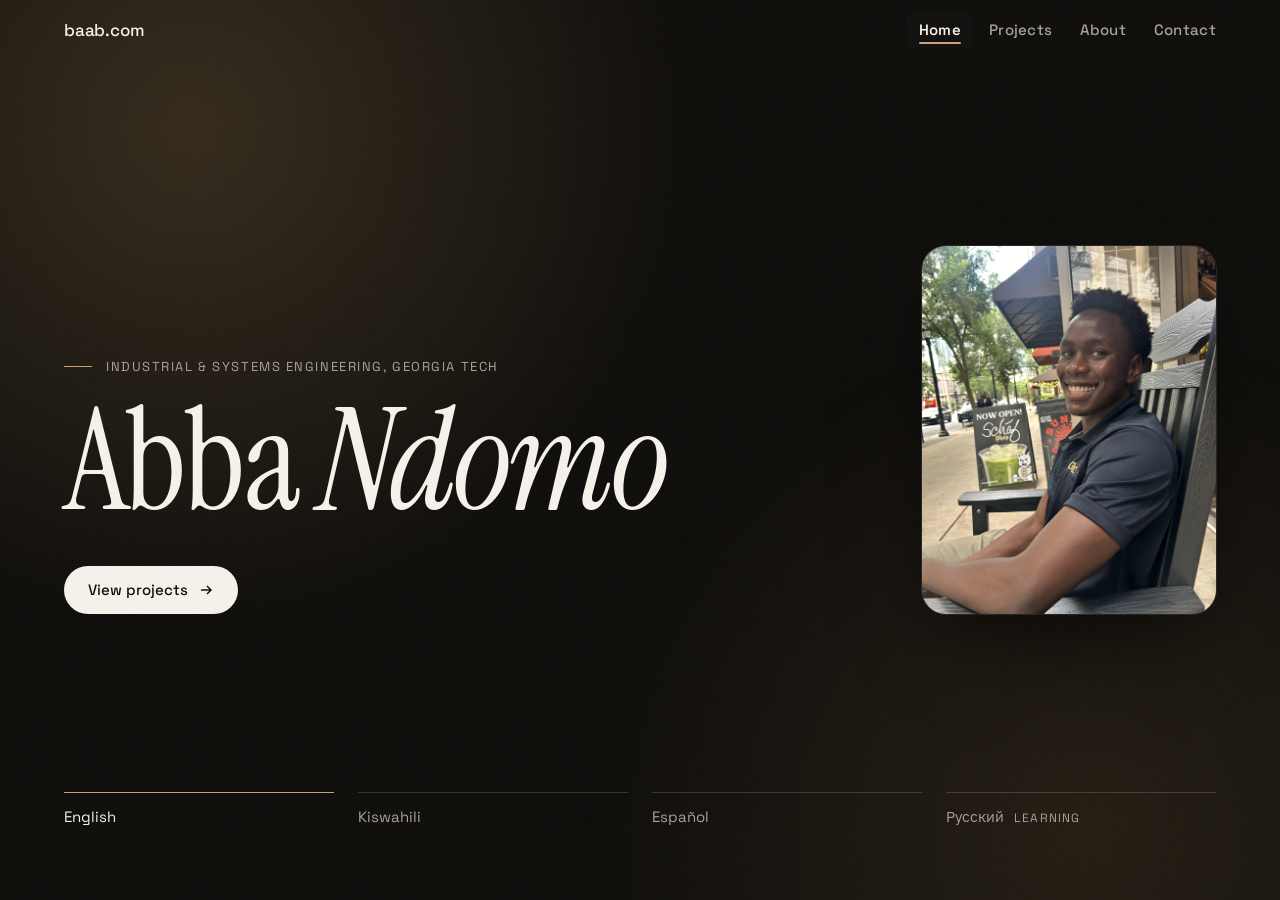
==== commit 7389e42b: "Remove the hero tagline The italic line under the name is gone, with its translations (the line key)" ====
--- a/index.html
+++ b/index.html
@@ -64,9 +64,6 @@
             <div class="hero__text">
               <div class="hero__eyebrow"><span class="hero__eyebrow-text" data-i18n-reserve="eyebrow"><span data-i18n="eyebrow">Industrial &amp; Systems Engineering, Georgia Tech</span></span></div>
               <h1 class="hero__name" lang="en">Abba <em>Ndomo</em></h1>
-              <!-- data-i18n-reserve: the block keeps the height of the longest
-                   translation, so the layout never jumps (scripts/i18n.js). -->
-              <p class="hero__line" data-i18n-reserve="line"><span class="hero__line-text" data-i18n="line">I study how systems work, then build the software that makes them work better.</span></p>
               <a class="hero__cta" href="#projects" data-nav="projects"><span data-i18n="cta">View projects</span>
                 <svg width="16" height="16" viewBox="0 0 16 16" fill="none" stroke="currentColor" stroke-width="1.5" aria-hidden="true"><path d="M3 8h10M9 4l4 4-4 4"></path></svg>
               </a>
--- a/stylesheets/styles.css
+++ b/stylesheets/styles.css
@@ -93,9 +93,6 @@
   --hero-ink: #121110; /* text on the light CTA pill */
   --hero-font-sans: 'Space Grotesk', 'IBM Plex Sans', 'Helvetica Neue', Helvetica, sans-serif;
   --hero-font-display: 'Instrument Serif', 'Times New Roman', serif;
-  /* Instrument Serif has no Cyrillic: the Russian line falls through to
-     Cormorant Garamond. */
-  --hero-font-line: 'Instrument Serif', 'Cormorant Garamond', 'Times New Roman', serif;
   /* The portrait's frame. */
   --hero-photo-bg: #1E1B18; /* holds the frame while the photo loads */
   --hero-photo-radius: 24px;
@@ -453,30 +450,9 @@
   pointer-events: none;
 }
 
-/* The translating line. Its min-height holds two lines, and its
-   data-i18n-reserve box (above) holds the tallest translation, so the block
-   does not jump between languages. */
-.hero__line {
-  margin: 40px 0 0;
-  max-width: 860px;
-  min-height: 2.36em;
-  font-family: var(--hero-font-line);
-  font-style: italic;
-  font-size: clamp(24px, 3vw, 44px);
-  line-height: 1.18;
-  color: var(--hero-text-soft);
-  text-wrap: balance;
-}
-/* Cormorant, the Cyrillic fallback, runs small beside Instrument Serif, so the
-   Russian line is set 8% larger: its hidden copy always, and the live text once
-   it has finished decoding into Russian (growing sooner would re-wrap the old
-   text and shift the page). */
-.hero__line .i18n-copy:lang(ru),
-html:lang(ru):not([data-decoding]) .hero__line-text { font-weight: 500; font-size: 1.08em; }
-
 .hero__cta {
   align-self: flex-start;
-  margin-top: 32px;
+  margin-top: 40px;
   display: inline-flex;
   align-items: center;
   gap: 10px;
--- a/stylesheets/animations.css
+++ b/stylesheets/animations.css
@@ -33,7 +33,7 @@
 
 /* ---------- Load sequence ----------
    Runs once, on first paint. The backdrop lights up, the nav settles, then
-   the hero comes in top to bottom: eyebrow, name, line, strip. Opacity and
+   the hero comes in top to bottom: eyebrow, name, button, strip. Opacity and
    a 12px rise only, on one slow ease-out, so it reads as the page arriving
    rather than as animation. */
 @keyframes enter {
@@ -49,12 +49,8 @@
 .hero__eyebrow { animation: enter 0.9s var(--ease-out) 0.2s both; }
 .hero__name    { animation: enter 1s   var(--ease-out) 0.3s both; }
 .hero__portrait { animation: enter 1.1s var(--ease-out) 0.35s both; }
-.hero__line    { animation: enter 1s   var(--ease-out) 0.5s both; }
 .hero__cta     { animation: enter 0.9s var(--ease-out) 0.58s both; }
 .hero__langs   { animation: enter 0.9s var(--ease-out) 0.65s both; }
-
-/* The Russian line grows to its larger size once it has settled (see styles.css). */
-.hero__line-text { transition: font-size 0.35s var(--ease-out); }
 
 /* ---------- Scroll reveal ---------- */
 .reveal {
@@ -143,9 +139,8 @@
   .hero-terminal-row { opacity: 1; transform: none; transition: none; }
   .site-bg span:nth-child(n) { animation: none; } /* matches the drift rules' specificity */
   .reveal { opacity: 1; transform: none; transition: none; }
-  .site-bg, .top-nav, .hero__eyebrow, .hero__name, .hero__portrait, .hero__line, .hero__cta, .hero__langs,
+  .site-bg, .top-nav, .hero__eyebrow, .hero__name, .hero__portrait, .hero__cta, .hero__langs,
   .page.active, .page.leaving, .ide-content { animation: none; }
-  .hero__line-text { transition: none; }
   .tw-cursor { animation: none; display: none; }
   .term-cursor { animation: none !important; }
   .eq span { animation: none !important; }
